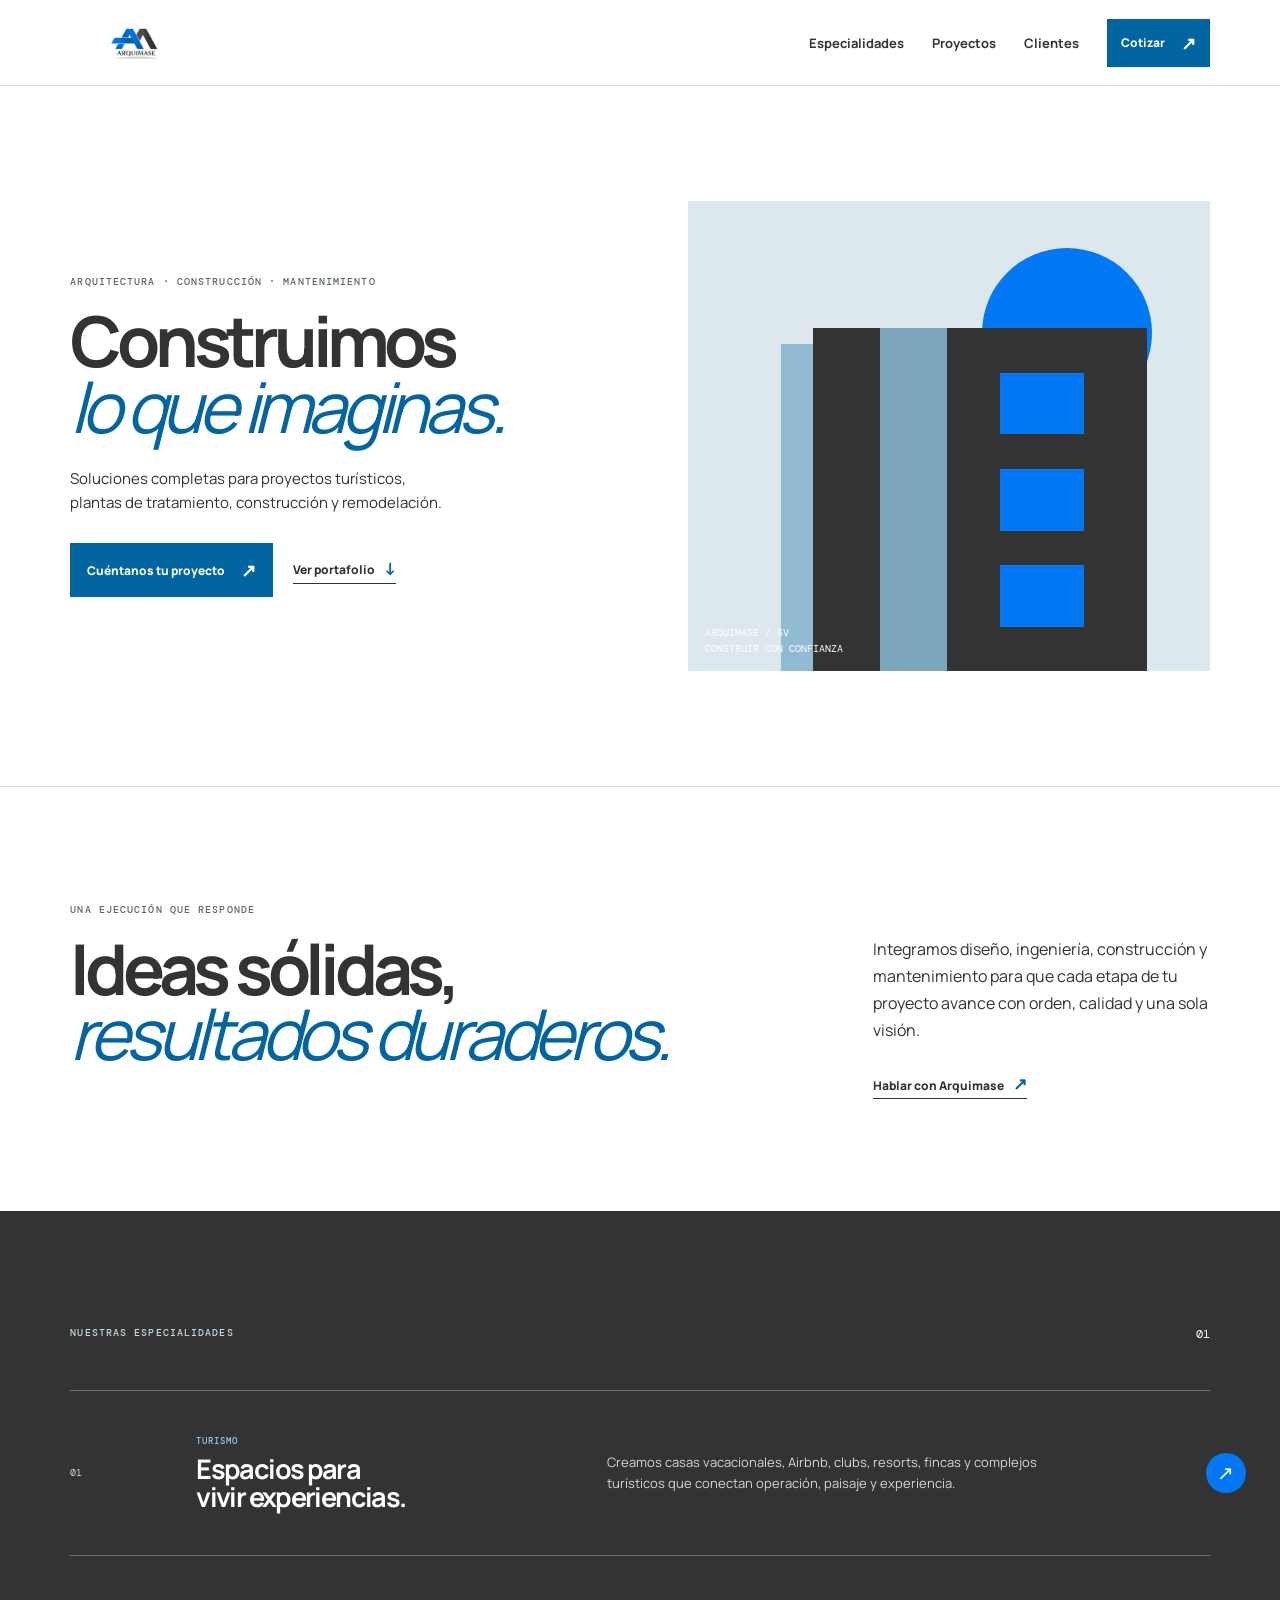
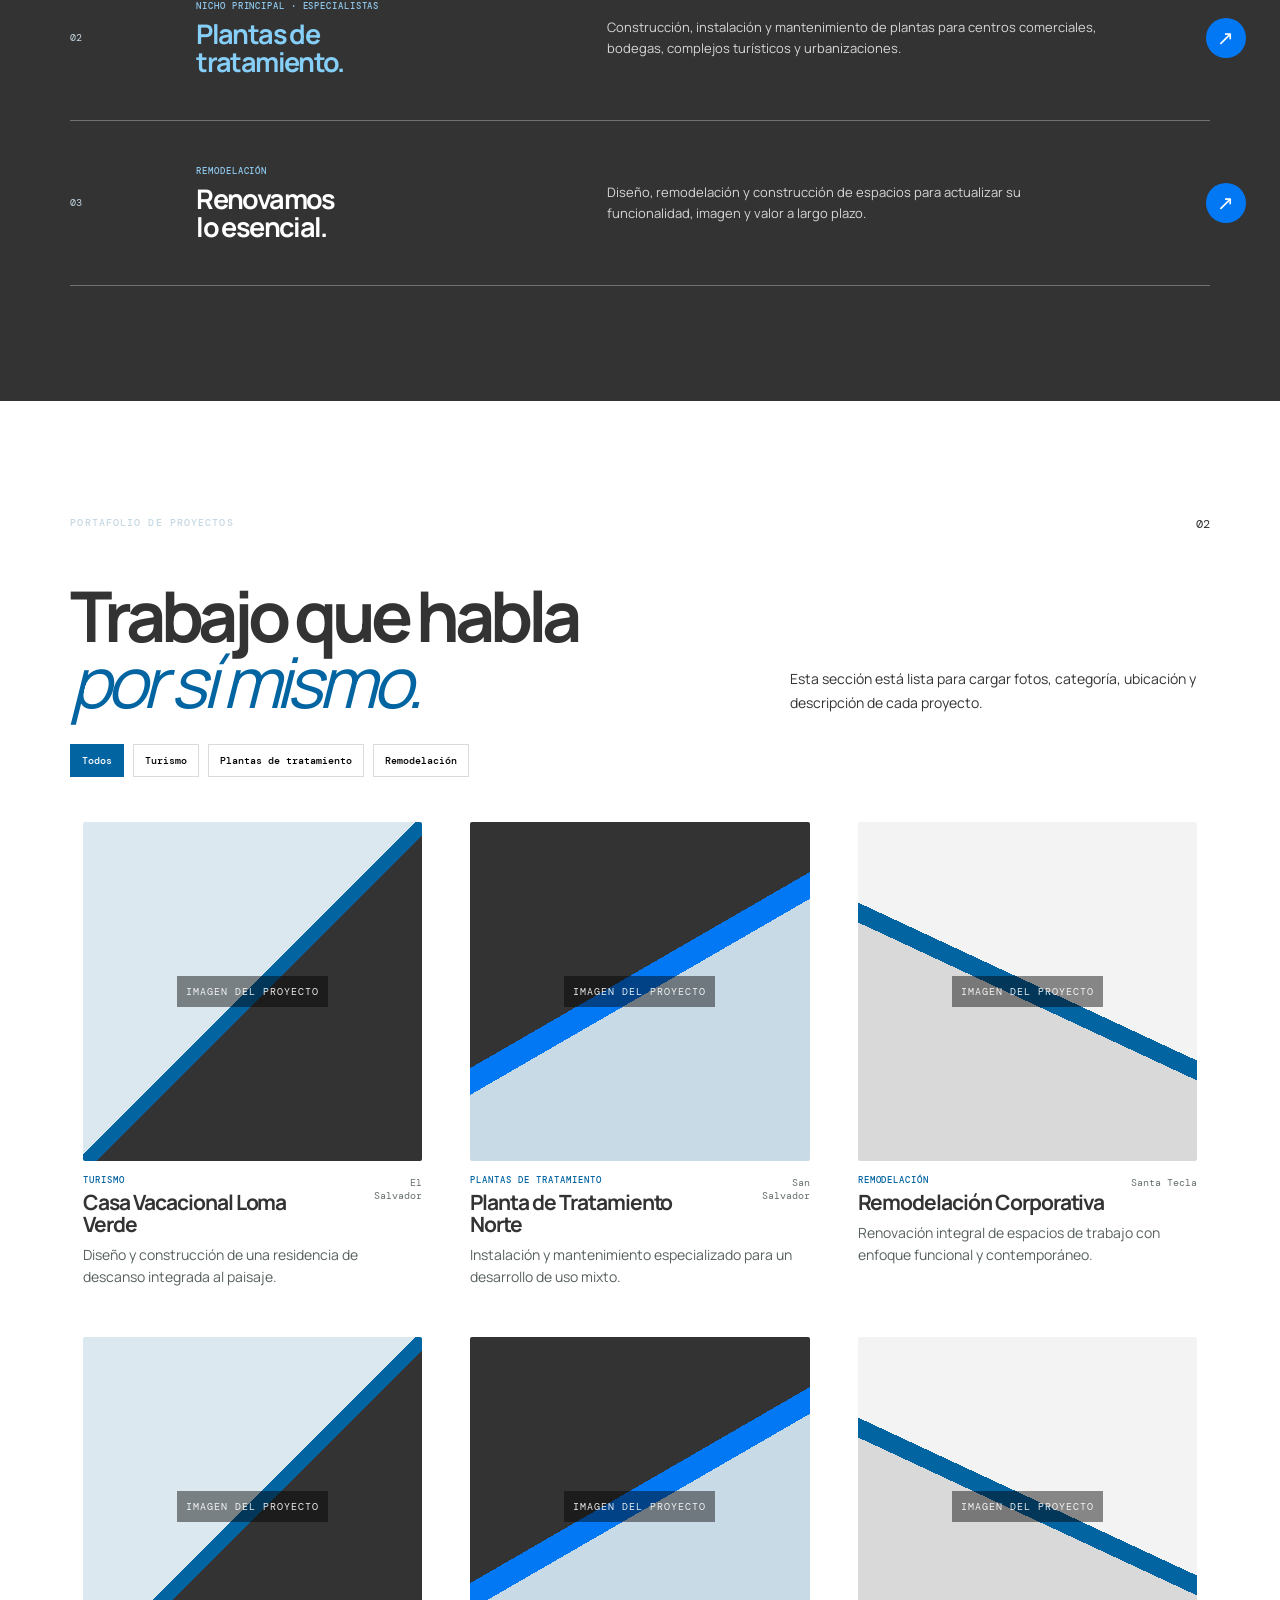
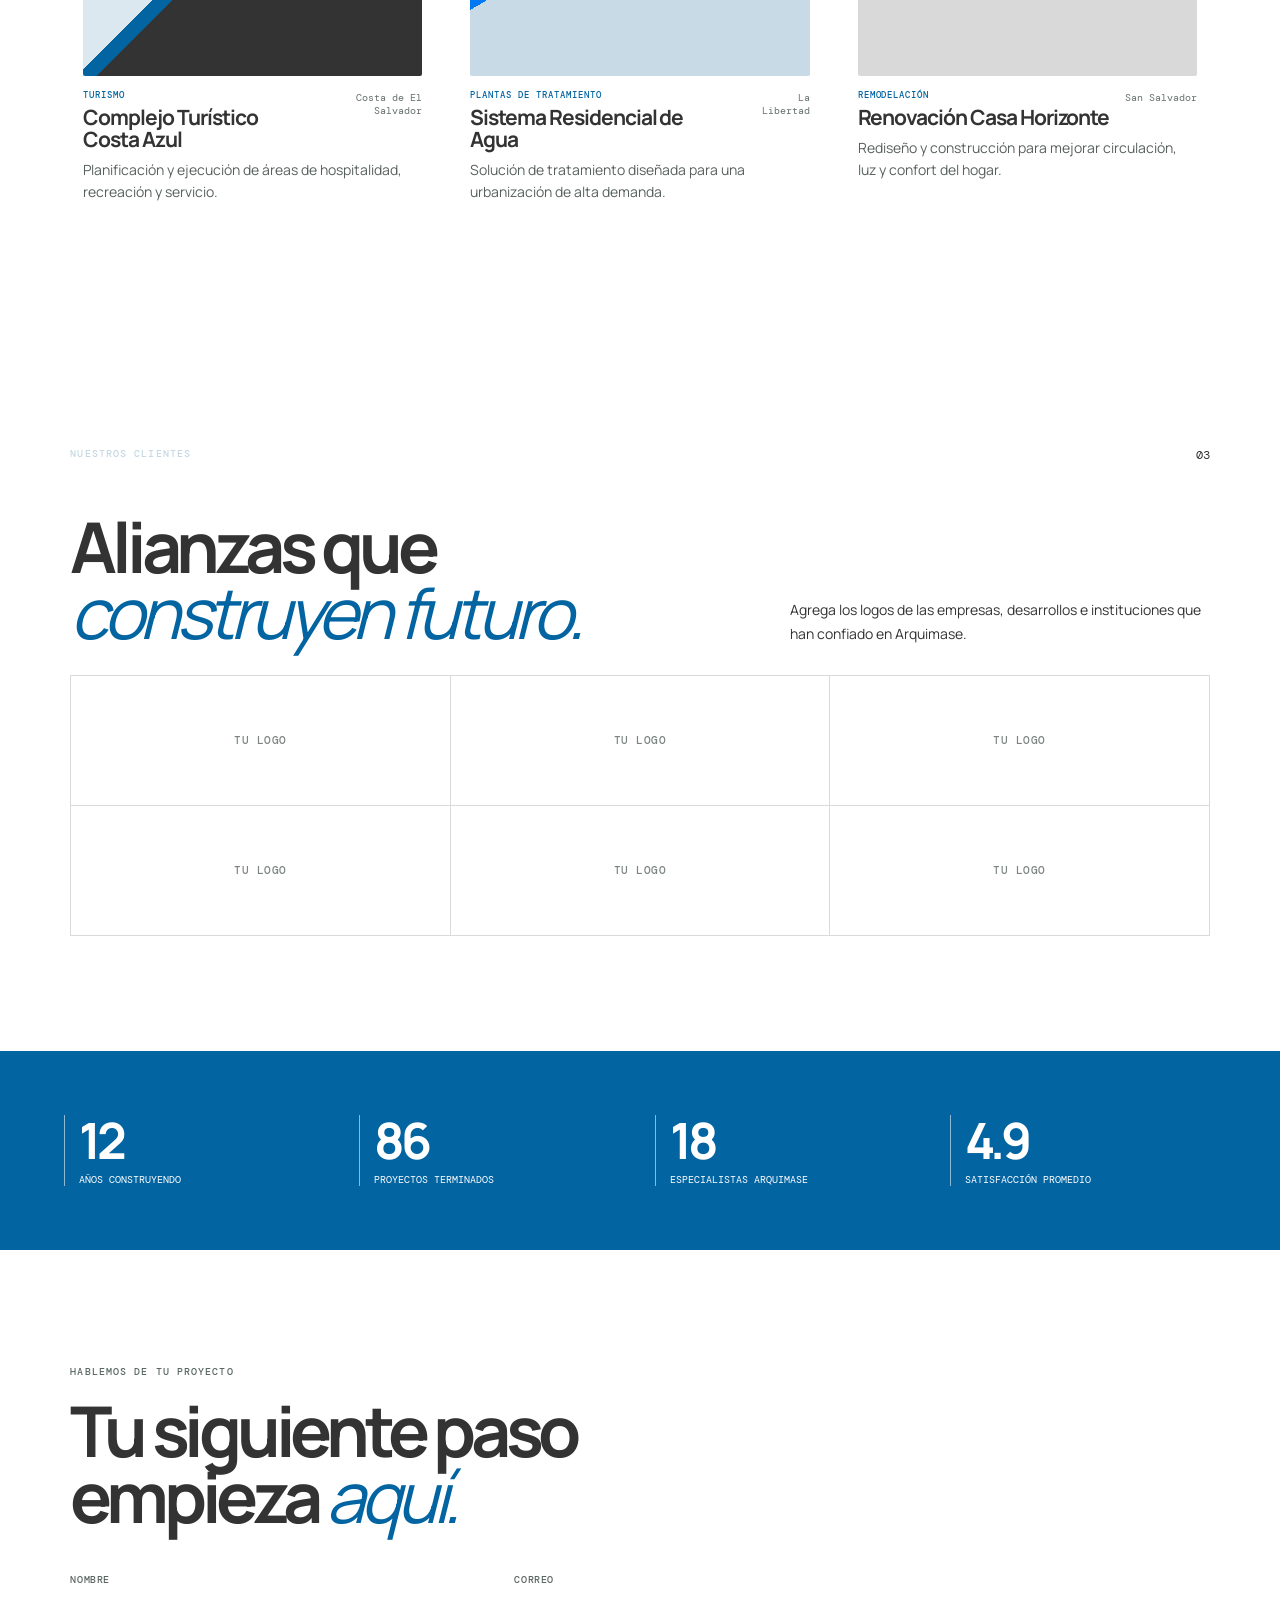
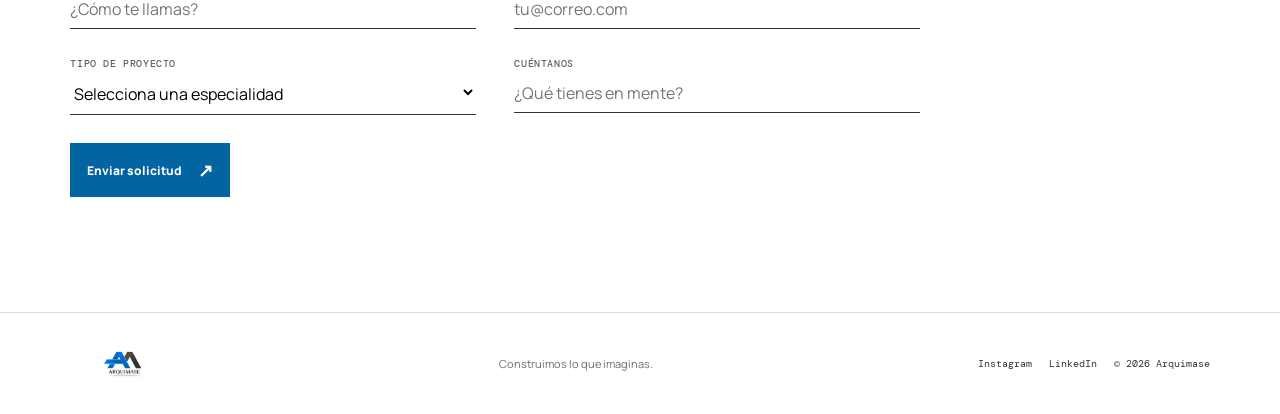
==== index.html @ a7347bd7 "Primer commit Arquimase" ====
<!doctype html>
<html lang="es">
  <head>
    <meta charset="UTF-8" />
    <meta name="viewport" content="width=device-width, initial-scale=1.0" />
    <meta name="theme-color" content="#0364A2" />
    <meta name="description" content="Arquitectura, construcción, plantas de tratamiento y remodelación con Arquimase." />
    <title>Arquimase | Construimos lo que imaginas</title>
    <link rel="preconnect" href="https://fonts.googleapis.com" />
    <link rel="preconnect" href="https://fonts.gstatic.com" crossorigin />
    <link href="https://fonts.googleapis.com/css2?family=DM+Mono:wght@400;500&family=Manrope:wght@400;500;600;700;800&display=swap" rel="stylesheet" />
    <link rel="stylesheet" href="styles.css" />
    <link rel="stylesheet" href="portfolio.css" />
  </head>
  <body>
    <header class="site-header" id="inicio">
      <a class="brand" href="#inicio" aria-label="Arquimase, inicio"><img src="assets/arquimase-logo.png" alt="Arquimase" /></a>
      <button class="menu-toggle" aria-label="Abrir menú" aria-expanded="false"><i></i><i></i></button>
      <nav class="nav" aria-label="Navegación principal">
        <a href="#especialidades">Especialidades</a><a href="#proyectos">Proyectos</a><a href="#clientes">Clientes</a>
        <a class="button button-small" href="#contacto">Cotizar <span>↗</span></a>
      </nav>
    </header>

    <main>
      <section class="hero section">
        <div class="hero-copy reveal">
          <p class="eyebrow">Arquitectura · Construcción · Mantenimiento</p>
          <h1>Construimos<br /><em>lo que imaginas.</em></h1>
          <p class="hero-text">Soluciones completas para proyectos turísticos, plantas de tratamiento, construcción y remodelación.</p>
          <div class="hero-actions"><a class="button" href="#contacto">Cuéntanos tu proyecto <span>↗</span></a><a class="text-link" href="#proyectos">Ver portafolio <span>↓</span></a></div>
        </div>
        <div class="hero-art reveal delay-1" data-site-image="hero" aria-label="Detalle arquitectónico contemporáneo"><div class="sun"></div><div class="building"><div class="window w1"></div><div class="window w2"></div><div class="window w3"></div></div><div class="hero-caption">ARQUIMASE / SV<br />CONSTRUIR CON CONFIANZA</div></div>
      </section>

      <section class="intro section" id="nosotros">
        <p class="eyebrow">Una ejecución que responde</p>
        <div class="intro-grid"><h2 class="reveal">Ideas sólidas,<br /><em>resultados duraderos.</em></h2><div class="reveal delay-1"><p>Integramos diseño, ingeniería, construcción y mantenimiento para que cada etapa de tu proyecto avance con orden, calidad y una sola visión.</p><a class="text-link" href="#contacto">Hablar con Arquimase <span>↗</span></a></div></div>
      </section>

      <section class="services section" id="especialidades">
        <div class="section-heading"><p class="eyebrow">Nuestras especialidades</p><span>01</span></div>
        <div class="service-list">
          <article class="service reveal"><span>01</span><div><p class="service-label">Turismo</p><h3>Espacios para<br />vivir experiencias.</h3></div><p>Creamos casas vacacionales, Airbnb, clubs, resorts, fincas y complejos turísticos que conectan operación, paisaje y experiencia.</p><button class="service-open" data-service="Proyecto turístico" aria-label="Cotizar proyecto turístico">↗</button></article>
          <article class="service featured reveal"><span>02</span><div><p class="service-label">Nicho principal · Especialistas</p><h3>Plantas de<br />tratamiento.</h3></div><p>Construcción, instalación y mantenimiento de plantas para centros comerciales, bodegas, complejos turísticos y urbanizaciones.</p><button class="service-open" data-service="Planta de tratamiento" aria-label="Cotizar planta de tratamiento">↗</button></article>
          <article class="service reveal"><span>03</span><div><p class="service-label">Remodelación</p><h3>Renovamos<br />lo esencial.</h3></div><p>Diseño, remodelación y construcción de espacios para actualizar su funcionalidad, imagen y valor a largo plazo.</p><button class="service-open" data-service="Remodelación y construcción" aria-label="Cotizar remodelación">↗</button></article>
        </div>
      </section>

      <section class="projects section" id="proyectos">
        <div class="section-heading"><p class="eyebrow">Portafolio de proyectos</p><span>02</span></div>
        <div class="portfolio-intro"><h2>Trabajo que habla<br /><em>por sí mismo.</em></h2><p>Esta sección está lista para cargar fotos, categoría, ubicación y descripción de cada proyecto.</p></div>
        <div class="project-filters" role="group" aria-label="Filtrar proyectos"><button class="active" data-filter="all">Todos</button><button data-filter="turismo">Turismo</button><button data-filter="tratamiento">Plantas de tratamiento</button><button data-filter="remodelacion">Remodelación</button></div>
        <div id="project-grid" class="project-grid" aria-live="polite"></div>
      </section>

      <section class="clients section" id="clientes">
        <div class="section-heading"><p class="eyebrow">Nuestros clientes</p><span>03</span></div>
        <div class="clients-copy"><h2>Alianzas que<br /><em>construyen futuro.</em></h2><p>Agrega los logos de las empresas, desarrollos e instituciones que han confiado en Arquimase.</p></div>
        <div class="client-grid" aria-label="Espacios para logos de clientes">
          <div class="client-logo">TU LOGO</div><div class="client-logo">TU LOGO</div><div class="client-logo">TU LOGO</div><div class="client-logo">TU LOGO</div><div class="client-logo">TU LOGO</div><div class="client-logo">TU LOGO</div>
        </div>
      </section>

      <section class="stats"><div><strong>12</strong><span>Años construyendo</span></div><div><strong>86</strong><span>Proyectos terminados</span></div><div><strong>18</strong><span>Especialistas Arquimase</span></div><div><strong>4.9</strong><span>Satisfacción promedio</span></div></section>

      <section class="contact section" id="contacto">
        <p class="eyebrow">Hablemos de tu proyecto</p><h2>Tu siguiente paso<br />empieza <em>aquí.</em></h2>
        <form id="contact-form" class="contact-form"><label>Nombre<input required name="name" placeholder="¿Cómo te llamas?" /></label><label>Correo<input required type="email" name="email" placeholder="tu@correo.com" /></label><label>Tipo de proyecto<select name="service"><option value="">Selecciona una especialidad</option><option>Proyecto turístico</option><option>Planta de tratamiento</option><option>Remodelación y construcción</option></select></label><label>Cuéntanos<input name="message" placeholder="¿Qué tienes en mente?" /></label><button class="button" type="submit">Enviar solicitud <span>↗</span></button><p class="form-message" role="status"></p></form>
      </section>
    </main>
    <footer><a class="brand" href="#inicio"><img src="assets/arquimase-logo.png" alt="Arquimase" /></a><p>Construimos lo que imaginas.</p><div><a href="#inicio">Instagram</a><a href="#inicio">LinkedIn</a><span>© 2026 Arquimase</span></div></footer>
    <script src="script.js"></script>
  </body>
</html>
---- styles.css ----
:root{--ink:#333;--paper:#fff;--blue:#0364a2;--blue-bright:#0278f4;--gray:#dedede;--line:rgba(51,51,51,.18)}*{box-sizing:border-box}html{scroll-behavior:smooth}body{margin:0;background:var(--paper);color:var(--ink);font-family:Manrope,Arial,sans-serif}a{color:inherit;text-decoration:none}.section{padding:64px 24px}.site-header{height:70px;padding:0 24px;display:flex;align-items:center;justify-content:space-between;border-bottom:1px solid var(--line);position:relative;z-index:3;background:#fff}.brand{display:inline-flex;align-items:center}.brand img{display:block;width:106px;height:49px;object-fit:contain}.menu-toggle{display:grid;gap:6px;border:0;background:transparent;padding:8px}.menu-toggle i{display:block;width:24px;height:1px;background:var(--ink)}.nav{display:none;position:absolute;top:69px;left:0;right:0;padding:24px;background:var(--paper);border-bottom:1px solid var(--line);flex-direction:column;align-items:flex-start;gap:21px;font-size:13px;font-weight:700}.nav.open{display:flex}.button{display:inline-flex;gap:16px;align-items:center;background:var(--blue);color:#fff;padding:15px 17px;border:0;font:800 12px Manrope,sans-serif;cursor:pointer}.button span{font-size:18px}.button-small{padding:12px 14px}.eyebrow,.project-type{margin:0 0 20px;color:#596863;font:500 10px "DM Mono",monospace;letter-spacing:.11em;text-transform:uppercase}.hero{padding-top:52px}.hero h1,.intro h2,.portfolio-intro h2,.clients-copy h2,.contact h2{margin:0;font-size:clamp(45px,13vw,70px);letter-spacing:-.075em;line-height:.94}.hero h1 em,.intro h2 em,.portfolio-intro h2 em,.clients-copy h2 em,.contact h2 em{font-weight:400;color:var(--blue)}.hero-text{max-width:390px;margin:27px 0;font-size:15px;line-height:1.65}.hero-actions{display:flex;flex-wrap:wrap;align-items:center;gap:20px}.text-link{font-size:12px;font-weight:800;border-bottom:1px solid var(--ink);padding-bottom:4px}.text-link span{color:var(--blue);font-size:17px;margin-left:7px}.hero-art{height:342px;margin-top:50px;position:relative;overflow:hidden;background:#dce8ee}.sun{position:absolute;top:10%;right:11%;width:130px;height:130px;border-radius:50%;background:var(--blue-bright)}.building{position:absolute;right:12%;bottom:0;width:64%;height:73%;background:#333;box-shadow:-32px 16px 0 rgba(3,100,162,.35)}.building:before{content:"";position:absolute;top:0;left:20%;height:100%;width:20%;background:#7ba4bd}.window{position:absolute;left:56%;width:25%;height:18%;background:var(--blue-bright)}.w1{top:13%}.w2{top:41%}.w3{top:69%}.hero-caption{position:absolute;left:17px;bottom:15px;color:#fff;font:10px/1.55 "DM Mono",monospace}.intro{border-top:1px solid var(--line)}.intro-grid{display:grid;gap:28px}.intro-grid p{margin:0 0 28px;font-size:15px;line-height:1.7}.services{background:var(--ink);color:#fff}.section-heading{display:flex;align-items:start;justify-content:space-between}.section-heading .eyebrow{color:#c5d8e3}.section-heading span{font:12px "DM Mono",monospace}.service-list{margin-top:31px;border-top:1px solid rgba(255,255,255,.3)}.service{display:grid;grid-template-columns:28px 1fr 40px;gap:12px;padding:24px 0;border-bottom:1px solid rgba(255,255,255,.3)}.service>span{font:10px "DM Mono",monospace;color:#c5d8e3}.service-label{margin:0 0 8px;color:#8fc8ed;font:500 9px "DM Mono",monospace;letter-spacing:.1em;text-transform:uppercase}.service h3{margin:0;font-size:27px;line-height:1.02;letter-spacing:-.06em}.service>p{grid-column:2/4;margin:3px 0 0;color:#d6d6d6;font-size:13px;line-height:1.6}.service-open{grid-column:3;grid-row:1;align-self:center;width:40px;height:40px;border:0;border-radius:50%;background:var(--blue-bright);color:#fff;font-size:20px;cursor:pointer}.service.featured h3{color:#86cff8}.portfolio-intro,.clients-copy{margin:34px 0 29px}.portfolio-intro p,.clients-copy p{margin:22px 0 0;max-width:420px;font-size:14px;line-height:1.7}.project-filters{display:flex;overflow-x:auto;gap:9px;margin:0 -24px 26px;padding:0 24px 8px}.project-filters button{flex:none;background:transparent;border:1px solid var(--line);padding:9px 11px;font:500 10px "DM Mono",monospace;cursor:pointer}.project-filters button.active{color:#fff;background:var(--blue);border-color:var(--blue)}.project-grid{display:grid;gap:30px}.project-image{aspect-ratio:1.25;display:grid;place-items:center;background-size:cover;background-position:center;color:rgba(255,255,255,.9)}.project-image span{font:10px "DM Mono",monospace;text-transform:uppercase;letter-spacing:.1em;background:rgba(0,0,0,.45);padding:9px}.placeholder.p1{background:linear-gradient(135deg,#dbe8ef 0 49%,#0364a2 49% 52%,#333 52%)}.placeholder.p2{background:linear-gradient(150deg,#333 0 46%,#0278f4 46% 51%,#c7dae5 51%)}.placeholder.p3{background:linear-gradient(25deg,#d9d9d9 0 48%,#0364a2 48% 52%,#f3f3f3 52%)}.project-meta{display:flex;justify-content:space-between;gap:15px;padding-top:13px}.project-type{margin-bottom:5px;color:var(--blue);font-size:9px}.project-meta h3{margin:0;font-size:18px;letter-spacing:-.05em}.project-location{margin:2px 0 0;text-align:right;color:#66716b;font:10px "DM Mono",monospace}.project-description{margin:9px 0 0;max-width:520px;font-size:13px;line-height:1.6;color:#57615c}.clients{background:#f4f6f7}.client-grid{display:grid;grid-template-columns:repeat(2,1fr);border-top:1px solid var(--line);border-left:1px solid var(--line)}.client-logo{min-height:92px;display:grid;place-items:center;border-right:1px solid var(--line);border-bottom:1px solid var(--line);color:#7b8580;font:500 11px "DM Mono",monospace;letter-spacing:.05em}.stats{display:grid;grid-template-columns:1fr 1fr;gap:29px;padding:50px 24px;background:var(--blue);color:#fff}.stats div{padding-left:14px;border-left:1px solid rgba(255,255,255,.55)}.stats strong{display:block;font-size:39px;line-height:1;letter-spacing:-.08em}.stats span{display:block;margin-top:8px;font:10px/1.35 "DM Mono",monospace;text-transform:uppercase}.contact h2{margin-bottom:43px}.contact-form{display:grid;gap:24px}.contact-form label{color:#5b6661;font:500 10px "DM Mono",monospace;letter-spacing:.06em;text-transform:uppercase}.contact-form input,.contact-form select{display:block;width:100%;padding:12px 0 8px;border:0;border-bottom:1px solid var(--ink);border-radius:0;background:transparent;outline:0;font:16px Manrope,sans-serif}.contact-form .button{width:max-content}.form-message{margin:0;font-size:13px;font-weight:700}footer{display:flex;flex-direction:column;gap:21px;padding:28px 24px;border-top:1px solid var(--line);font-size:11px}footer .brand img{width:104px;height:47px}footer p{margin:0;color:#66716b}footer div{display:flex;flex-wrap:wrap;gap:17px;font:10px "DM Mono",monospace}.reveal{opacity:0;transform:translateY(18px);transition:.6s ease}.reveal.in-view{opacity:1;transform:none}.delay-1{transition-delay:.12s}
@media(min-width:760px){.section{padding:9vw 5.5vw}.site-header{height:86px;padding:0 5.5vw}.brand img{width:128px;height:58px}.menu-toggle{display:none}.nav{display:flex;position:static;flex-direction:row;align-items:center;padding:0;border:0;gap:28px}.hero{display:grid;grid-template-columns:1.03fr .97fr;align-items:center;gap:5vw;min-height:620px}.hero-art{height:470px;margin:0}.sun{width:170px;height:170px}.intro-grid{grid-template-columns:1.35fr .65fr;gap:8vw}.intro-grid p{font-size:16px}.service{grid-template-columns:10% 35% 43% 12%;align-items:center;min-height:165px;padding:0}.service>p{grid-column:3;margin:0}.service-open{grid-column:4;justify-self:end}.portfolio-intro,.clients-copy{display:flex;justify-content:space-between;align-items:end;gap:10vw}.portfolio-intro p,.clients-copy p{margin:0}.project-filters{margin:0 0 32px;padding:0;overflow:visible}.project-grid{grid-template-columns:repeat(3,1fr);gap:22px}.project-image{aspect-ratio:1}.client-grid{grid-template-columns:repeat(3,1fr)}.client-logo{min-height:130px}.stats{grid-template-columns:repeat(4,1fr);padding:5vw}.stats strong{font-size:50px}.contact-form{grid-template-columns:1fr 1fr;gap:28px 38px;max-width:850px}footer{padding:27px 5.5vw;flex-direction:row;align-items:center;justify-content:space-between}}
.hero-art{background-size:cover;background-position:center}.client-logo img{width:74%;height:62px;object-fit:contain}
---- portfolio.css ----
.clients{background:#fff!important}.client-grid{background:#fff}.client-logo{background:#fff!important;transition:background .3s ease,transform .3s ease}.client-logo:hover{background:#f7fafc!important;transform:translateY(-3px)}.client-logo img{mix-blend-mode:multiply}.project-grid{align-items:start}.project{padding:12px;border:1px solid transparent;border-radius:3px;opacity:0;transform:translateY(18px);animation:portfolio-in .65s cubic-bezier(.2,.75,.25,1) forwards;animation-delay:var(--card-delay)}.project:hover{border-color:#d9e2e8;box-shadow:0 18px 38px rgba(17,58,82,.1);transform:translateY(-7px);transition:transform .35s ease,box-shadow .35s ease,border-color .35s ease}.project-image{overflow:hidden;border-radius:2px;transition:filter .35s ease}.project:hover .project-image{filter:saturate(1.1) contrast(1.03)}.project-image.has-image{background-color:#eaf0f3}.project-meta{align-items:start}.project-meta h3{font-size:21px;line-height:1.05}.project-description{max-width:100%;font-size:14px}.before-after{display:grid;grid-template-columns:1fr 1fr;gap:3px;margin-top:19px;border-radius:2px;overflow:hidden}.before-after div{position:relative;aspect-ratio:1.12;overflow:hidden;background:#e5ebee}.before-after span{position:absolute;z-index:1;top:10px;left:10px;padding:6px 8px;background:#0364a2;color:#fff;font:9px "DM Mono",monospace;text-transform:uppercase;letter-spacing:.08em}.before-after img{display:block;width:100%;height:100%;object-fit:cover;transition:transform .55s cubic-bezier(.2,.75,.25,1)}.project:hover .before-after img{transform:scale(1.06)}.transformation{margin:14px 0 0;padding:11px 0 11px 13px;border-left:2px solid #0364a2;background:linear-gradient(90deg,#f3f8fb,transparent);font-size:12px;line-height:1.6}.phase-gallery{display:grid;gap:11px;margin-top:17px}.phase-gallery article{padding:10px;background:#eef3f5}.phase-gallery img{width:100%;aspect-ratio:1.6;object-fit:cover}.phase-gallery h4{margin:8px 0 2px}.phase-gallery p{margin:0;font-size:12px;line-height:1.5}@keyframes portfolio-in{to{opacity:1;transform:translateY(0)}}@media(min-width:760px){.project-grid:has(.project:only-child){grid-template-columns:minmax(340px,570px)}.project-grid:has(.project:only-child) .project{padding:16px}.project-grid:has(.project:only-child) .project-image{aspect-ratio:1.45}.project-grid:has(.project:only-child) .before-after{max-width:440px}.project-grid:has(.project:only-child) .project-description{max-width:520px}}@media(prefers-reduced-motion:reduce){.project{animation:none;opacity:1;transform:none}.project:hover{transform:none}.project:hover .before-after img{transform:none}}
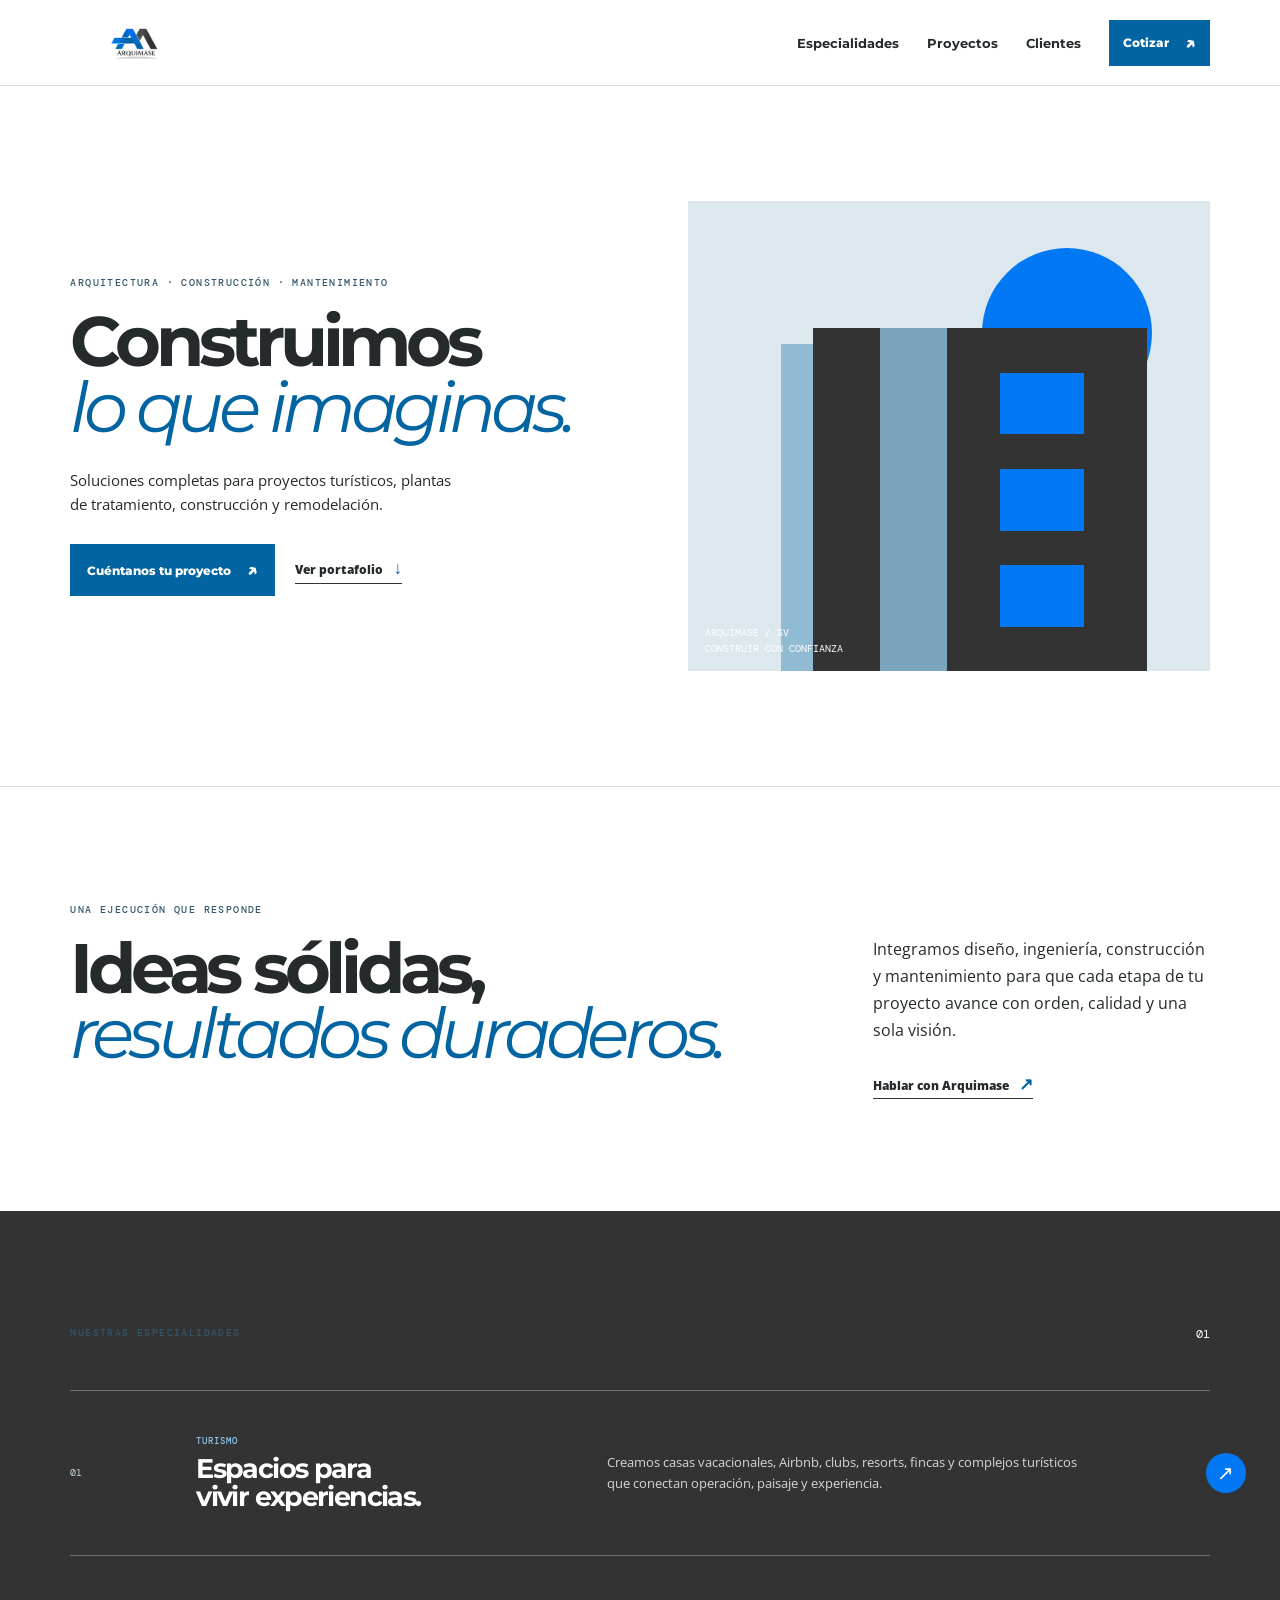
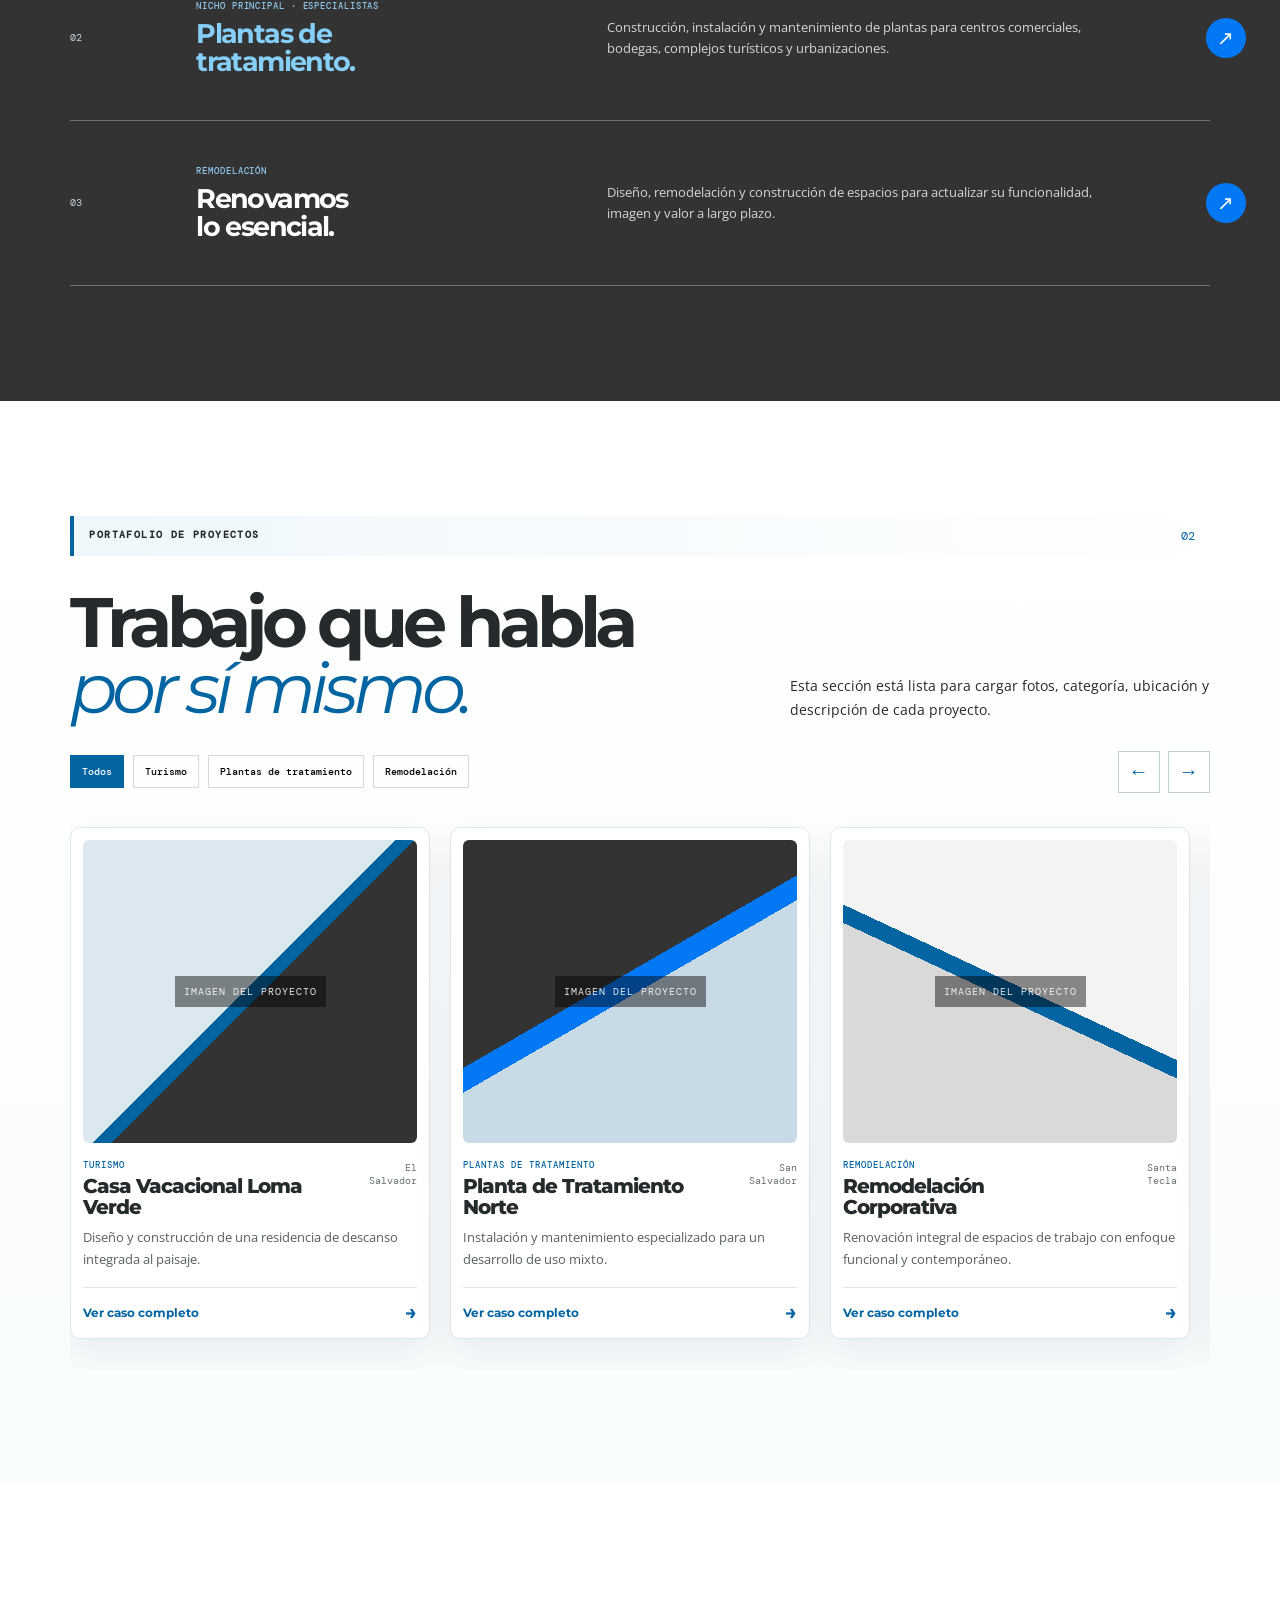
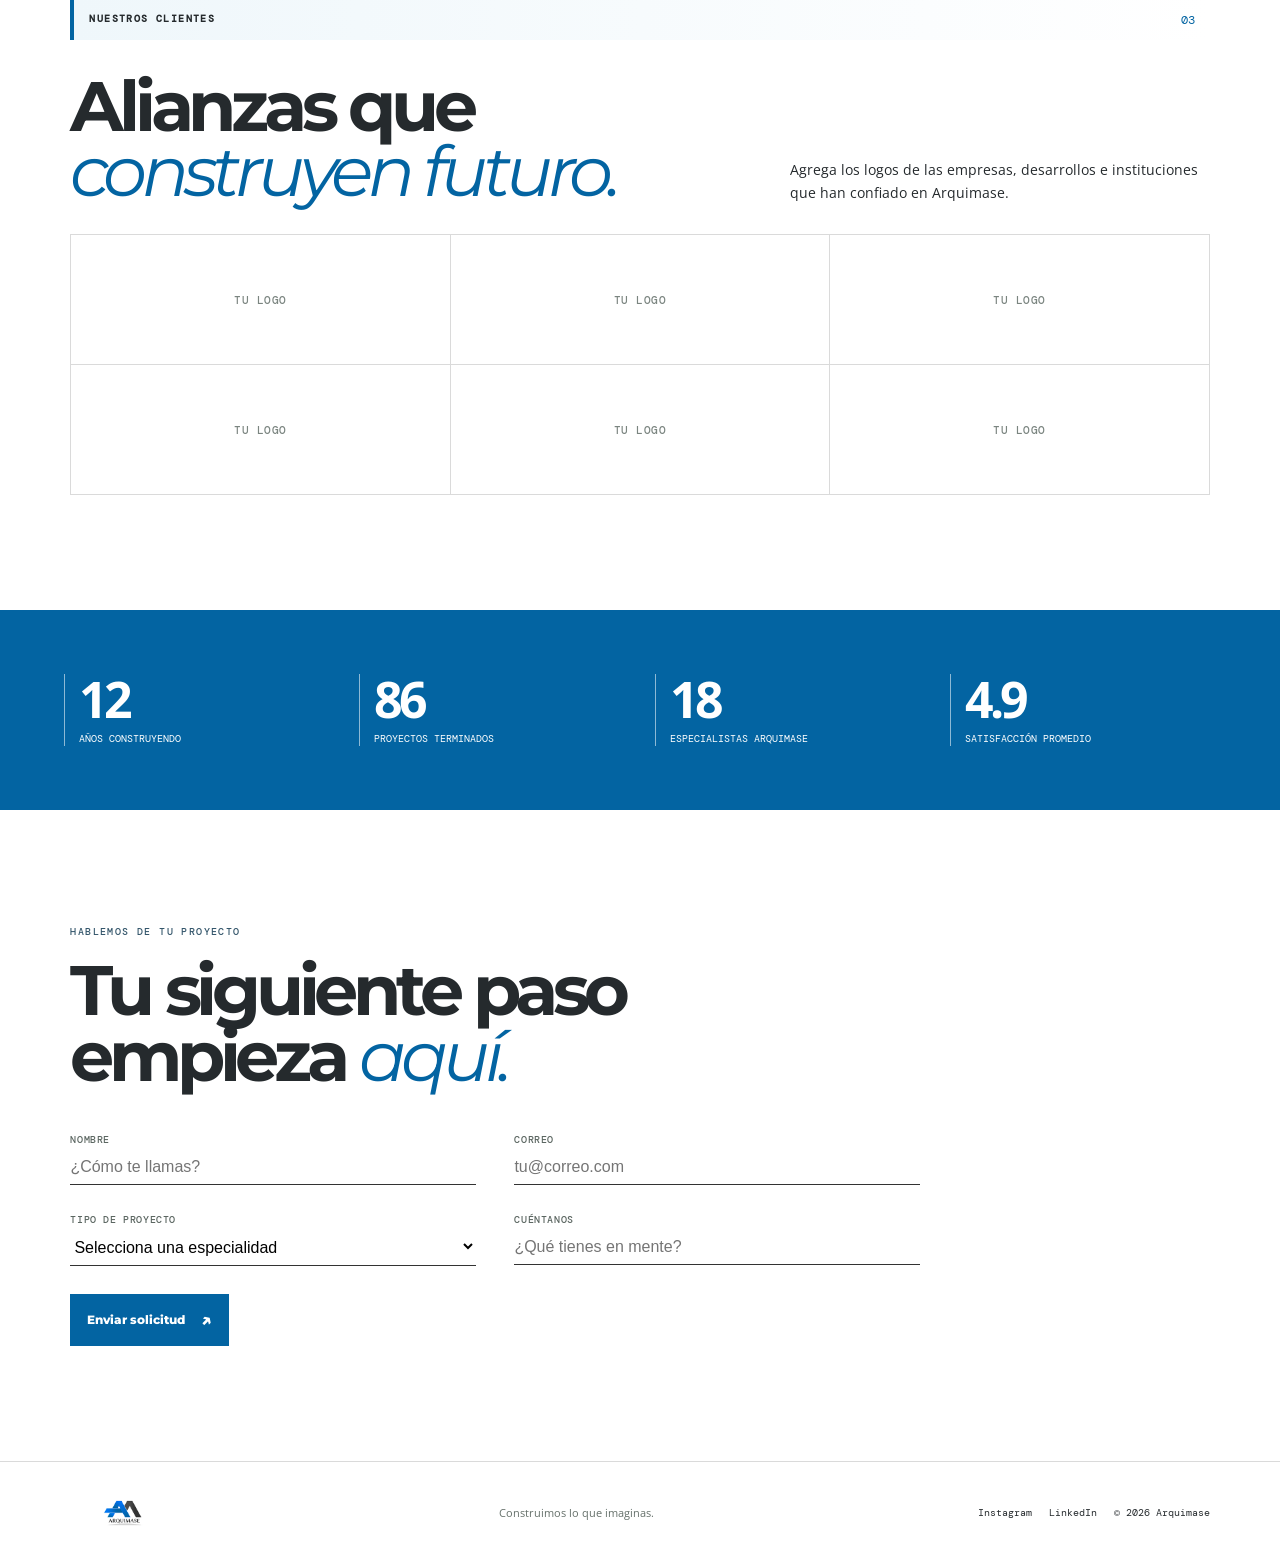
==== commit 8031e12a: "actualizaciones website actualiazaciones" ====
--- a/index.html
+++ b/index.html
@@ -8,9 +8,10 @@
     <title>Arquimase | Construimos lo que imaginas</title>
     <link rel="preconnect" href="https://fonts.googleapis.com" />
     <link rel="preconnect" href="https://fonts.gstatic.com" crossorigin />
-    <link href="https://fonts.googleapis.com/css2?family=DM+Mono:wght@400;500&family=Manrope:wght@400;500;600;700;800&display=swap" rel="stylesheet" />
+    <link href="https://fonts.googleapis.com/css2?family=Montserrat:wght@500;600;700;800&family=Open+Sans:wght@400;500;600&family=DM+Mono:wght@400;500&display=swap" rel="stylesheet" />
     <link rel="stylesheet" href="styles.css" />
     <link rel="stylesheet" href="portfolio.css" />
+    <link rel="stylesheet" href="modern.css" />
   </head>
   <body>
     <header class="site-header" id="inicio">
@@ -48,14 +49,14 @@
       </section>
 
       <section class="projects section" id="proyectos">
-        <div class="section-heading"><p class="eyebrow">Portafolio de proyectos</p><span>02</span></div>
+        <div class="section-heading section-heading-strong"><p class="eyebrow">Portafolio de proyectos</p><span>02</span></div>
         <div class="portfolio-intro"><h2>Trabajo que habla<br /><em>por sí mismo.</em></h2><p>Esta sección está lista para cargar fotos, categoría, ubicación y descripción de cada proyecto.</p></div>
-        <div class="project-filters" role="group" aria-label="Filtrar proyectos"><button class="active" data-filter="all">Todos</button><button data-filter="turismo">Turismo</button><button data-filter="tratamiento">Plantas de tratamiento</button><button data-filter="remodelacion">Remodelación</button></div>
+        <div class="project-toolbar"><div class="project-filters" role="group" aria-label="Filtrar proyectos"><button class="active" data-filter="all">Todos</button><button data-filter="turismo">Turismo</button><button data-filter="tratamiento">Plantas de tratamiento</button><button data-filter="remodelacion">Remodelación</button></div><div class="carousel-controls" aria-label="Navegar proyectos"><button id="projects-prev" aria-label="Proyecto anterior">←</button><button id="projects-next" aria-label="Proyecto siguiente">→</button></div></div>
         <div id="project-grid" class="project-grid" aria-live="polite"></div>
       </section>
 
       <section class="clients section" id="clientes">
-        <div class="section-heading"><p class="eyebrow">Nuestros clientes</p><span>03</span></div>
+        <div class="section-heading section-heading-strong"><p class="eyebrow">Nuestros clientes</p><span>03</span></div>
         <div class="clients-copy"><h2>Alianzas que<br /><em>construyen futuro.</em></h2><p>Agrega los logos de las empresas, desarrollos e instituciones que han confiado en Arquimase.</p></div>
         <div class="client-grid" aria-label="Espacios para logos de clientes">
           <div class="client-logo">TU LOGO</div><div class="client-logo">TU LOGO</div><div class="client-logo">TU LOGO</div><div class="client-logo">TU LOGO</div><div class="client-logo">TU LOGO</div><div class="client-logo">TU LOGO</div>
@@ -69,6 +70,7 @@
         <form id="contact-form" class="contact-form"><label>Nombre<input required name="name" placeholder="¿Cómo te llamas?" /></label><label>Correo<input required type="email" name="email" placeholder="tu@correo.com" /></label><label>Tipo de proyecto<select name="service"><option value="">Selecciona una especialidad</option><option>Proyecto turístico</option><option>Planta de tratamiento</option><option>Remodelación y construcción</option></select></label><label>Cuéntanos<input name="message" placeholder="¿Qué tienes en mente?" /></label><button class="button" type="submit">Enviar solicitud <span>↗</span></button><p class="form-message" role="status"></p></form>
       </section>
     </main>
+    <div class="project-modal" id="project-modal" aria-hidden="true"><div class="project-modal-backdrop" data-close-modal></div><article class="project-modal-content" role="dialog" aria-modal="true" aria-labelledby="modal-title"><button class="modal-close" data-close-modal aria-label="Cerrar">×</button><div id="modal-body"></div></article></div>
     <footer><a class="brand" href="#inicio"><img src="assets/arquimase-logo.png" alt="Arquimase" /></a><p>Construimos lo que imaginas.</p><div><a href="#inicio">Instagram</a><a href="#inicio">LinkedIn</a><span>© 2026 Arquimase</span></div></footer>
     <script src="script.js"></script>
   </body>
--- a/modern.css
+++ b/modern.css
@@ -0,0 +1 @@
+:root{--arquimase-blue:#0364a2;--structure-blue:#0278f4;--carbon:#252a2d;--mist:#edf3f6}body{font-family:"Open Sans",Arial,sans-serif;color:var(--carbon)}h1,h2,h3,h4,.button,.nav,.project-more{font-family:Montserrat,Arial,sans-serif}.eyebrow{color:#34566b!important;font-weight:500!important;letter-spacing:.14em}.section-heading-strong{padding:12px 15px;border-left:4px solid var(--arquimase-blue);background:linear-gradient(90deg,#eff7fb,transparent)}.section-heading-strong .eyebrow{margin:0!important;color:var(--carbon)!important;font-weight:700!important}.section-heading-strong span{color:var(--arquimase-blue)!important}.projects{background:linear-gradient(180deg,#fff 0,#f9fcfd 100%)}.project-toolbar{display:flex;align-items:center;justify-content:space-between;gap:20px;margin-bottom:26px}.project-toolbar .project-filters{margin:0}.carousel-controls{display:flex;gap:8px}.carousel-controls button{width:42px;height:42px;border:1px solid #bfd0da;background:#fff;color:var(--arquimase-blue);font-size:20px;cursor:pointer;transition:.2s}.carousel-controls button:hover{background:var(--arquimase-blue);color:#fff;transform:translateY(-2px)}.project-grid{display:flex!important;gap:20px!important;overflow-x:auto;padding:8px 4px 24px;scroll-snap-type:x mandatory;scrollbar-width:thin;scrollbar-color:var(--arquimase-blue) #dce7ec}.project{flex:0 0 min(86vw,385px);scroll-snap-align:start;background:#fff;border:1px solid #dce7ec!important;border-radius:10px!important;padding:12px!important;box-shadow:0 14px 35px rgba(16,56,78,.08);animation:none!important;opacity:1!important;transform:none!important}.project:hover{transform:translateY(-7px)!important;box-shadow:0 24px 46px rgba(16,56,78,.16)!important}.project-image{aspect-ratio:1.1!important;border-radius:6px;overflow:hidden}.project-meta{padding-top:16px}.project-meta h3{font-size:20px!important;font-weight:800}.project-description{display:-webkit-box;-webkit-box-orient:vertical;-webkit-line-clamp:3;overflow:hidden;font-size:13px!important;line-height:1.65}.project-more{display:flex;align-items:center;justify-content:space-between;width:100%;margin-top:17px;padding:12px 0 2px;border:0;border-top:1px solid #dce7ec;background:transparent;color:var(--arquimase-blue);font-size:12px;font-weight:700;cursor:pointer}.project-more span{font-size:20px;transition:transform .2s}.project-more:hover span{transform:translateX(5px)}.project-modal{display:none;position:fixed;inset:0;z-index:30;padding:18px;overflow:auto}.project-modal.open{display:grid;place-items:center}.project-modal-backdrop{position:fixed;inset:0;background:rgba(13,28,37,.72);backdrop-filter:blur(5px)}.project-modal-content{position:relative;z-index:1;width:min(940px,100%);max-height:92vh;overflow:auto;background:#fff;border-radius:12px;padding:24px;box-shadow:0 25px 80px rgba(0,0,0,.35);animation:modal-in .28s ease}.modal-close{position:absolute;top:12px;right:12px;width:38px;height:38px;border:0;border-radius:50%;background:var(--carbon);color:#fff;font-size:25px;cursor:pointer}.modal-hero{width:100%;max-height:440px;object-fit:cover;border-radius:7px}.modal-location{color:#59707d;font:12px "DM Mono",monospace}.modal-description{font-size:15px;line-height:1.75;max-width:720px}.modal-comparison{display:grid;grid-template-columns:1fr 1fr;gap:12px;margin-top:25px}.modal-comparison figure{margin:0;position:relative}.modal-comparison img{width:100%;aspect-ratio:1;object-fit:cover;border-radius:5px}.modal-comparison figcaption{position:absolute;left:9px;top:9px;background:var(--arquimase-blue);color:#fff;padding:6px 9px;font:10px "DM Mono",monospace;text-transform:uppercase}.modal-note{padding:13px;border-left:3px solid var(--structure-blue);background:#eff7fb;line-height:1.7}.modal-phases{display:grid;grid-template-columns:repeat(auto-fit,minmax(210px,1fr));gap:15px;margin-top:24px}.modal-phases article{padding:12px;background:var(--mist)}.modal-phases span{font:10px "DM Mono",monospace;color:var(--arquimase-blue);text-transform:uppercase}.modal-phases img{width:100%;aspect-ratio:1.3;object-fit:cover;margin:9px 0}.modal-phases h4,.modal-phases p{margin:4px 0}.modal-phases p{font-size:12px;line-height:1.6}body.modal-open{overflow:hidden}@keyframes modal-in{from{opacity:0;transform:translateY(18px) scale(.98)}to{opacity:1;transform:none}}@media(min-width:760px){.project{flex-basis:360px}.project-grid{padding-bottom:30px}.project-modal-content{padding:34px}.modal-description{font-size:16px}}@media(max-width:600px){.project-toolbar{align-items:flex-start;flex-direction:column}.carousel-controls{display:none}.project-toolbar .project-filters{margin:0 -24px;padding-left:24px;padding-right:24px;width:calc(100% + 48px)}.project-modal-content{padding:16px}.modal-comparison{gap:5px}}
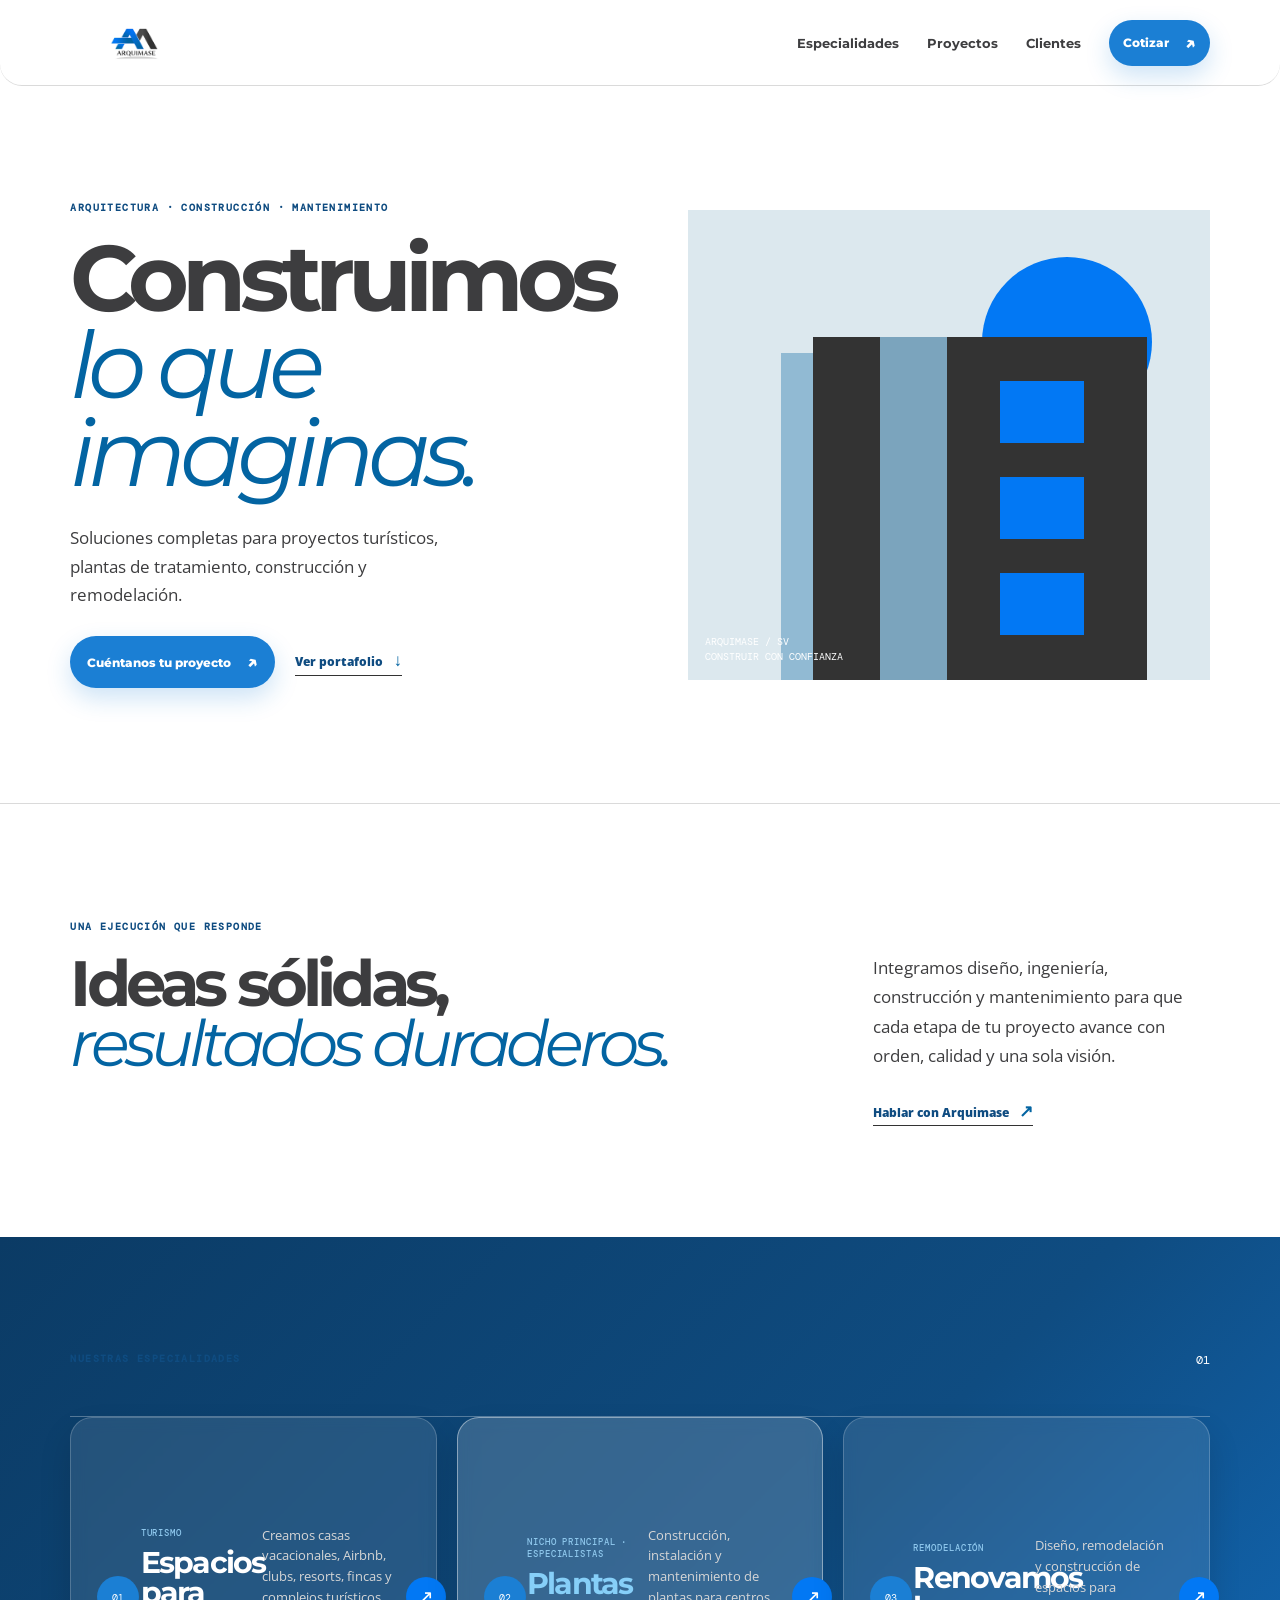
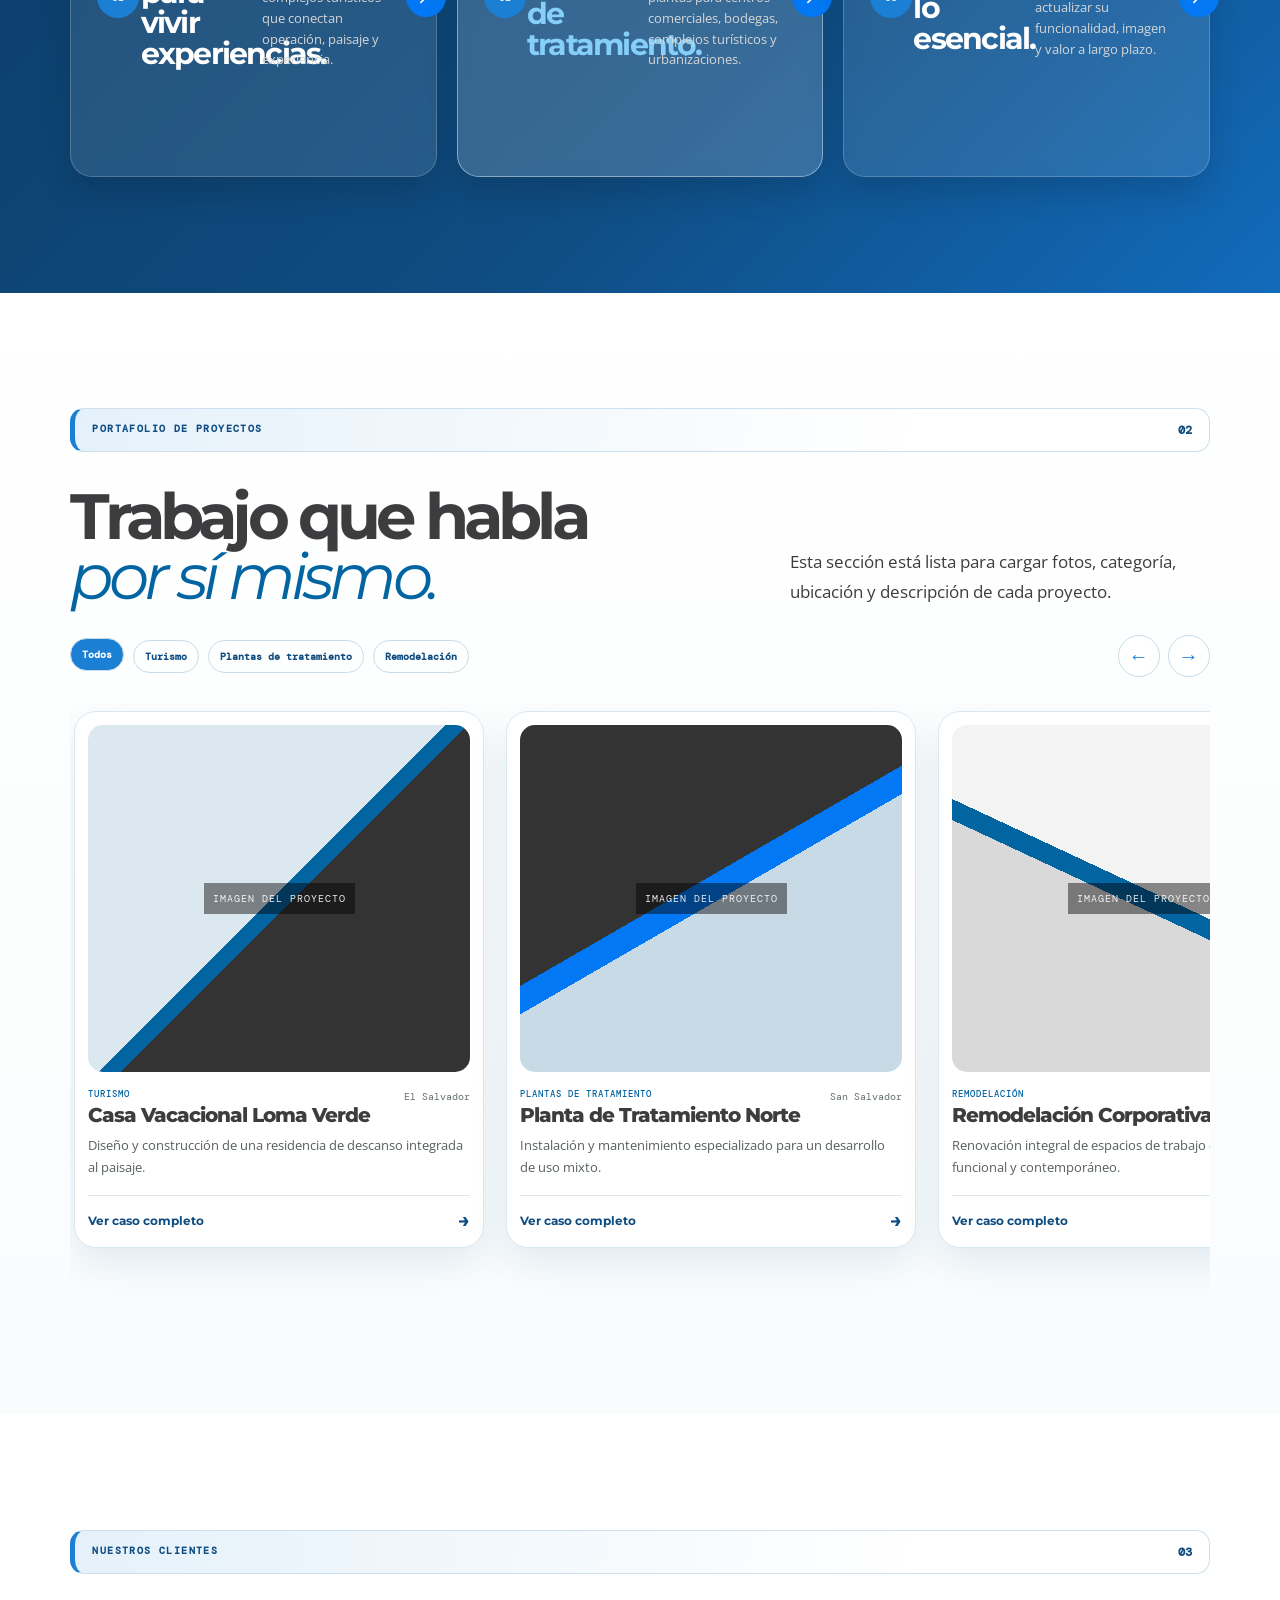
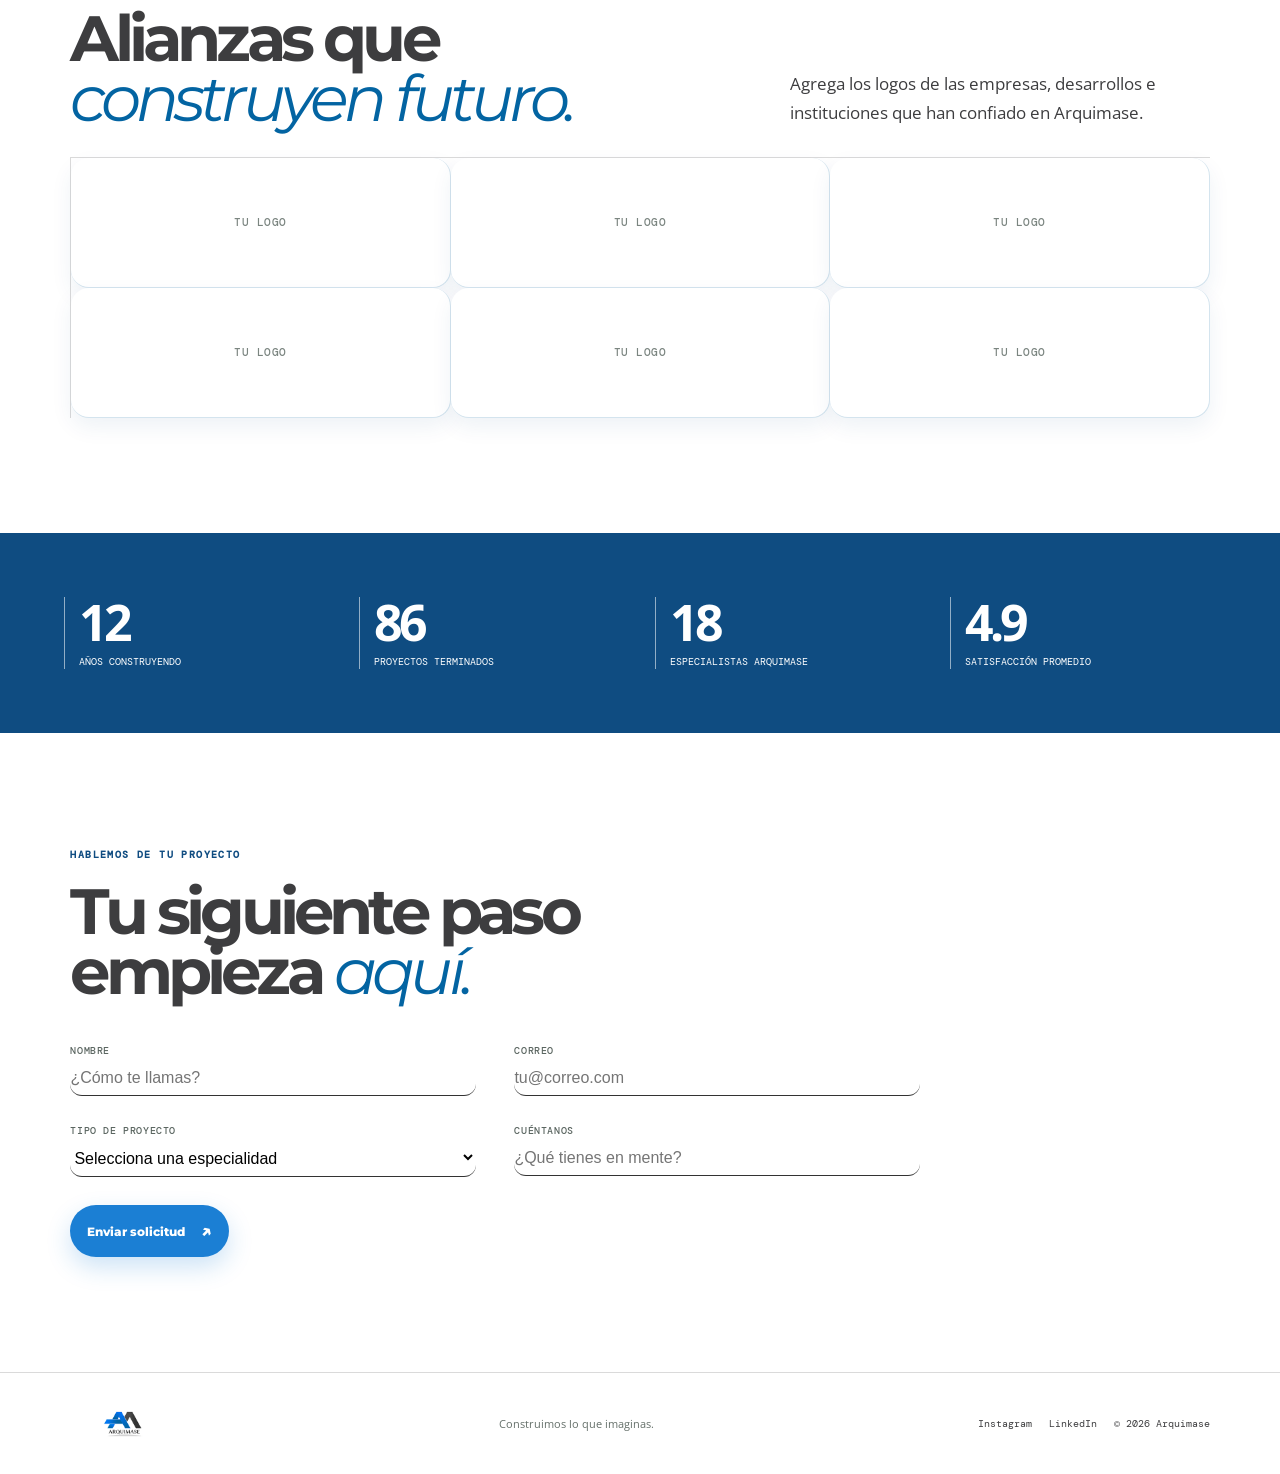
==== commit ad2d2e31: "actualizacion website premium actualizacion website" ====
--- a/index.html
+++ b/index.html
@@ -12,6 +12,7 @@
     <link rel="stylesheet" href="styles.css" />
     <link rel="stylesheet" href="portfolio.css" />
     <link rel="stylesheet" href="modern.css" />
+    <link rel="stylesheet" href="premium.css" />
   </head>
   <body>
     <header class="site-header" id="inicio">
--- a/premium.css
+++ b/premium.css
@@ -0,0 +1,94 @@
+/* Capa visual premium Arquimase: aplicada después de las bases del sitio. */
+:root {
+  --arquimase-blue: #1B7FD4;
+  --structure-blue: #0F4C81;
+  --carbon: #3D3D3F;
+  --mist: #F1F7FB;
+  --soft-blue: #E5F1FA;
+}
+
+body { color: var(--carbon); font-family: "Open Sans", Arial, sans-serif; }
+h1, h2, h3, h4, .button, .nav, .project-more { font-family: Montserrat, Arial, sans-serif; }
+
+.site-header { border-radius: 0 0 22px 22px; }
+.button, .button-small, .project-filters button, .carousel-controls button {
+  border-radius: 999px !important;
+}
+.button {
+  background: var(--arquimase-blue) !important;
+  box-shadow: 0 10px 24px rgba(27, 127, 212, .22);
+  transition: transform .25s ease, box-shadow .25s ease, background .25s ease !important;
+}
+.button:hover { background: var(--structure-blue) !important; box-shadow: 0 16px 30px rgba(15, 76, 129, .28); transform: translateY(-3px); }
+.text-link { color: var(--structure-blue); }
+
+.eyebrow { color: var(--structure-blue) !important; font-weight: 700 !important; }
+.section-heading-strong {
+  padding: 13px 17px;
+  border: 1px solid #cce0ef;
+  border-left: 5px solid var(--arquimase-blue);
+  border-radius: 14px;
+  background: linear-gradient(100deg, var(--soft-blue), #fff 74%);
+}
+.section-heading-strong .eyebrow { color: var(--structure-blue) !important; }
+.section-heading-strong span { color: var(--structure-blue) !important; font-weight: 800; }
+
+.services { background: linear-gradient(135deg, #0b3b65, var(--structure-blue) 58%, #126bbb); }
+.service-list { display: grid !important; grid-template-columns: 1fr; gap: 16px; }
+.service {
+  position: relative;
+  min-height: 278px;
+  padding: 26px !important;
+  border: 1px solid rgba(255,255,255,.2) !important;
+  border-radius: 22px !important;
+  background: rgba(255,255,255,.1) !important;
+  box-shadow: 0 16px 32px rgba(0,0,0,.14);
+  backdrop-filter: blur(7px);
+  transition: transform .3s ease, background .3s ease, box-shadow .3s ease !important;
+}
+.service.featured { background: rgba(255,255,255,.17) !important; border-color: rgba(255,255,255,.42) !important; }
+.service:hover { transform: translateY(-8px) !important; background: rgba(255,255,255,.18) !important; box-shadow: 0 25px 45px rgba(0,0,0,.22); }
+.service > span { display: grid; place-items: center; width: 42px; height: 42px; border-radius: 50%; background: var(--arquimase-blue); color: #fff; }
+.service .service-open { border-radius: 50% !important; transition: transform .25s ease, background .25s ease; }
+.service:hover .service-open { background: var(--arquimase-blue); transform: rotate(45deg); }
+
+.project-filters { gap: 9px !important; }
+.project-filters button { border-color: #c8dce9 !important; color: var(--structure-blue); font-weight: 700; transition: background .2s ease, color .2s ease, transform .2s ease; }
+.project-filters button:hover, .project-filters button.active { background: var(--arquimase-blue) !important; color: #fff !important; transform: translateY(-2px); }
+.carousel-controls button { border-color: #c8dce9 !important; }
+.carousel-controls button:hover { background: var(--structure-blue) !important; }
+.project-grid { gap: 22px !important; scroll-padding-left: 8px; }
+.project {
+  border: 1px solid #d9e8f1 !important;
+  border-radius: 22px !important;
+  padding: 13px !important;
+  box-shadow: 0 16px 38px rgba(15, 76, 129, .1);
+  transition: transform .32s ease, box-shadow .32s ease !important;
+}
+.project:hover { transform: translateY(-9px) !important; box-shadow: 0 25px 52px rgba(15, 76, 129, .18) !important; }
+.project-image { border-radius: 15px !important; }
+.project-meta h3 { color: var(--carbon); }
+.project-more { color: var(--structure-blue); }
+.project-more:hover { color: var(--arquimase-blue); }
+
+.client-logo { border-radius: 18px !important; border-color: #d4e4ee !important; background: #fff !important; box-shadow: 0 9px 22px rgba(15, 76, 129, .07); transition: transform .25s ease, box-shadow .25s ease; }
+.client-logo:hover { transform: translateY(-5px); box-shadow: 0 18px 32px rgba(15, 76, 129, .13); }
+.stats { background: var(--structure-blue) !important; }
+.contact-form input, .contact-form select { border-radius: 12px !important; }
+.project-modal-content { border-radius: 24px !important; }
+.modal-hero, .modal-comparison img { border-radius: 14px !important; }
+
+@media (min-width: 760px) {
+  .hero h1 { font-size: clamp(5.2rem, 7.25vw, 8.7rem) !important; }
+  .intro h2, .portfolio-intro h2, .clients-copy h2, .contact h2 { font-size: clamp(3.7rem, 5vw, 6.5rem) !important; }
+  .hero-text, .intro-grid > div > p, .portfolio-intro > p, .clients-copy > p, .contact-form { font-size: 1.09rem; }
+  .service h3 { font-size: clamp(1.85rem, 2.1vw, 2.7rem) !important; }
+  .service-list { grid-template-columns: repeat(3, minmax(0, 1fr)); gap: 20px; }
+  .service { min-height: 360px; }
+  .project { flex-basis: min(34vw, 410px); }
+}
+
+@media (max-width: 759px) {
+  .service { min-height: 0; }
+  .section-heading-strong { border-radius: 12px; }
+}
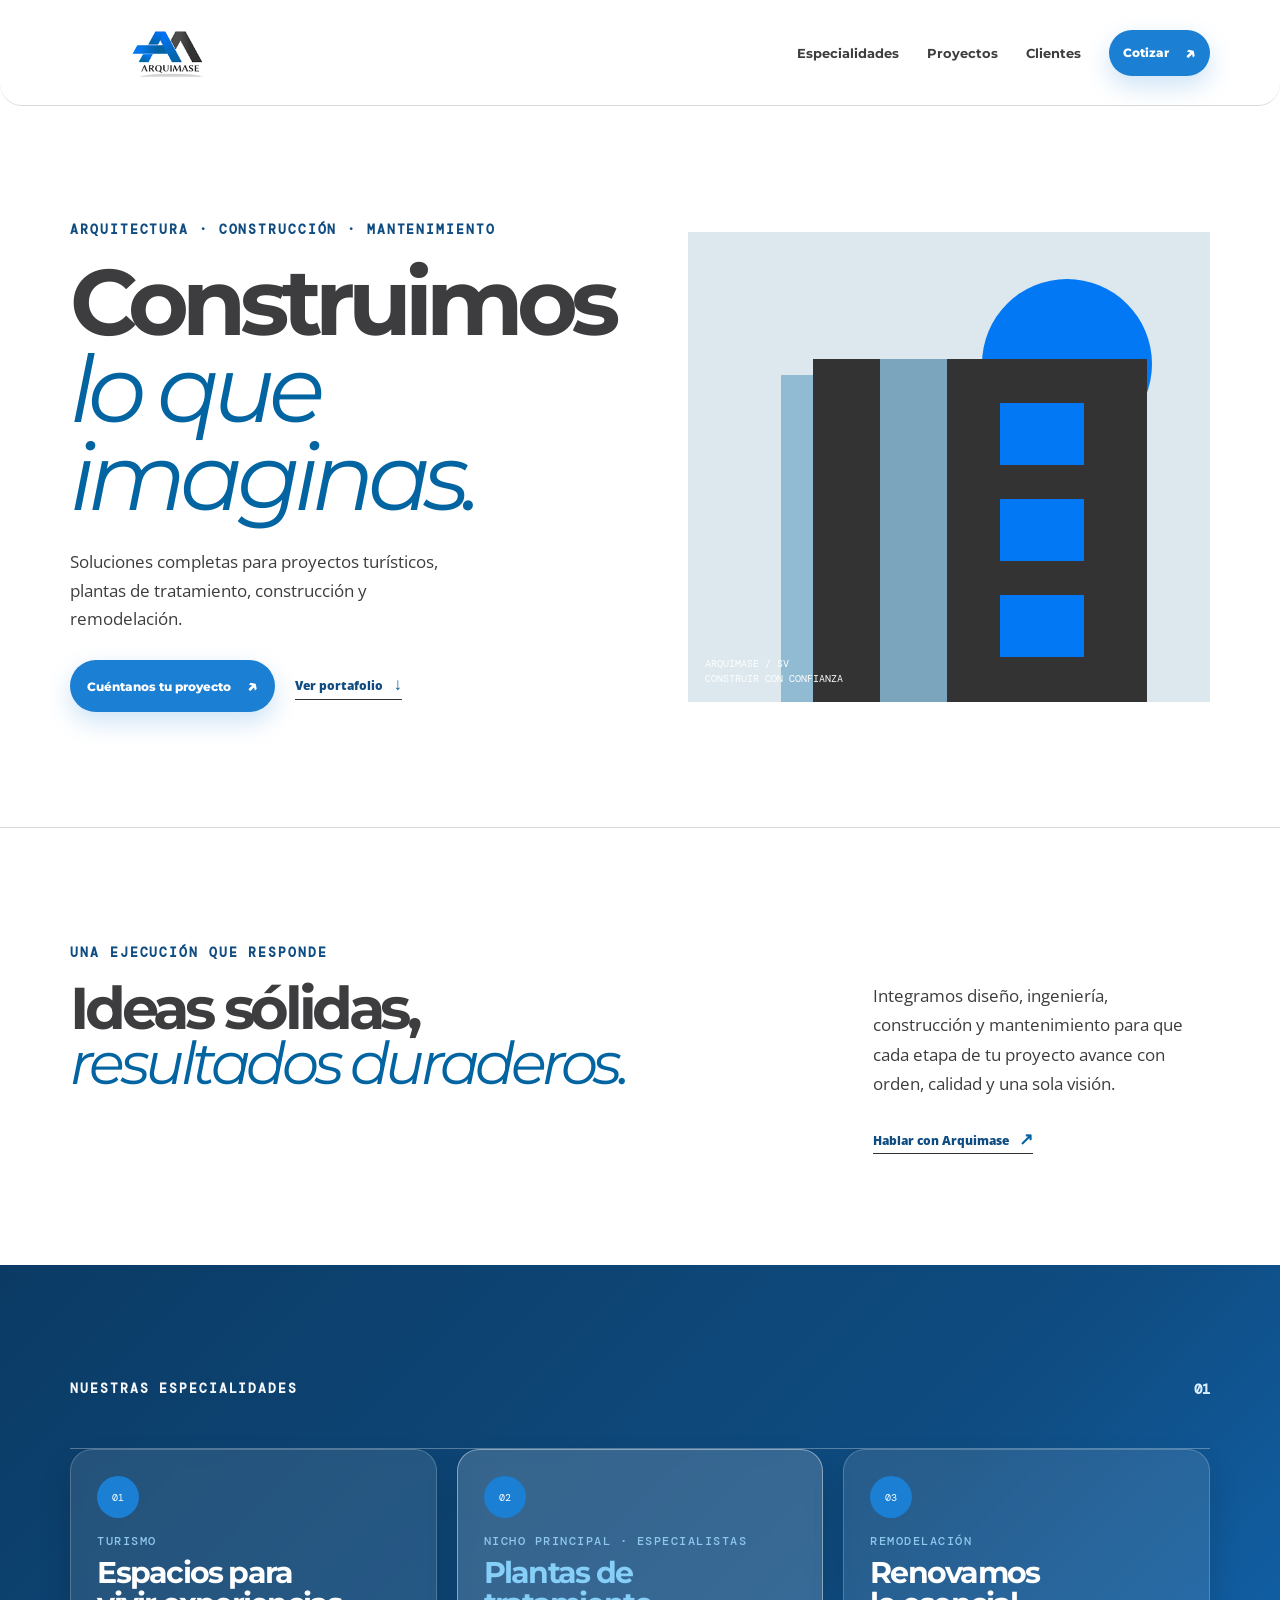
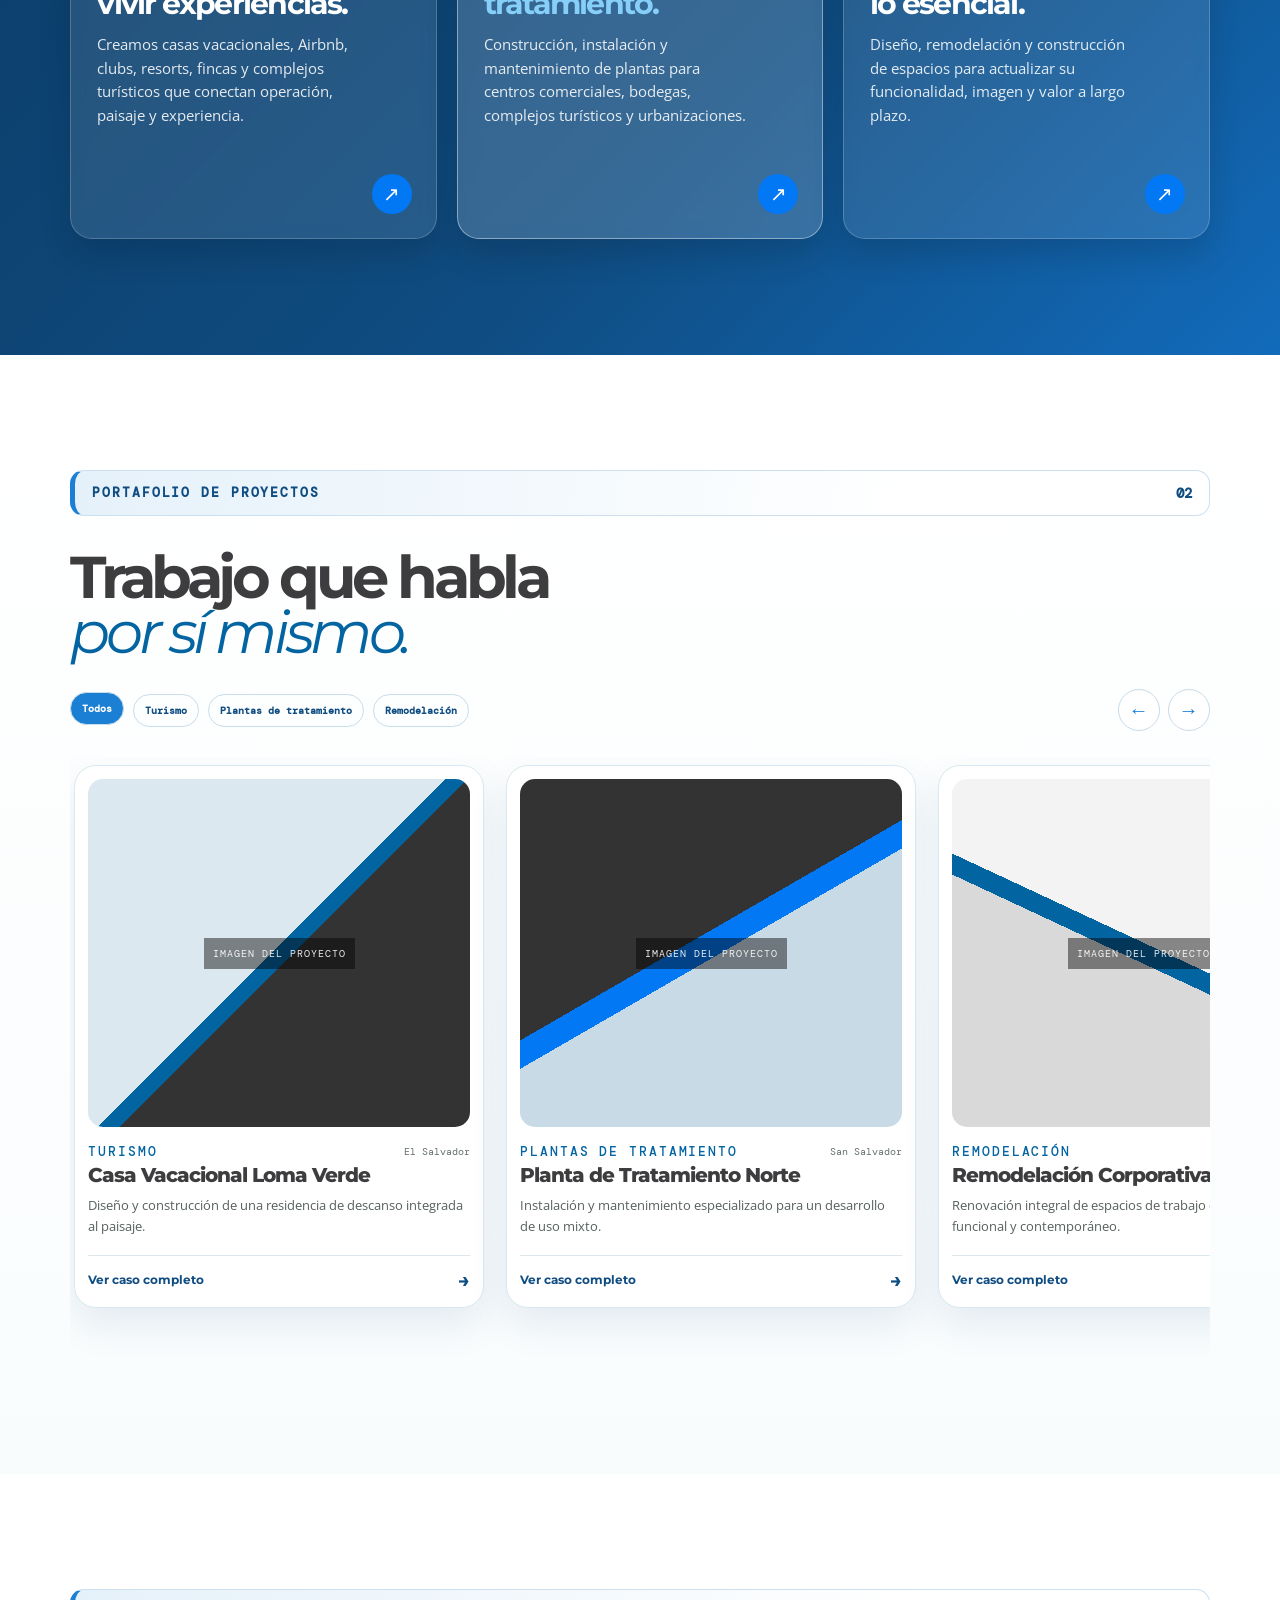
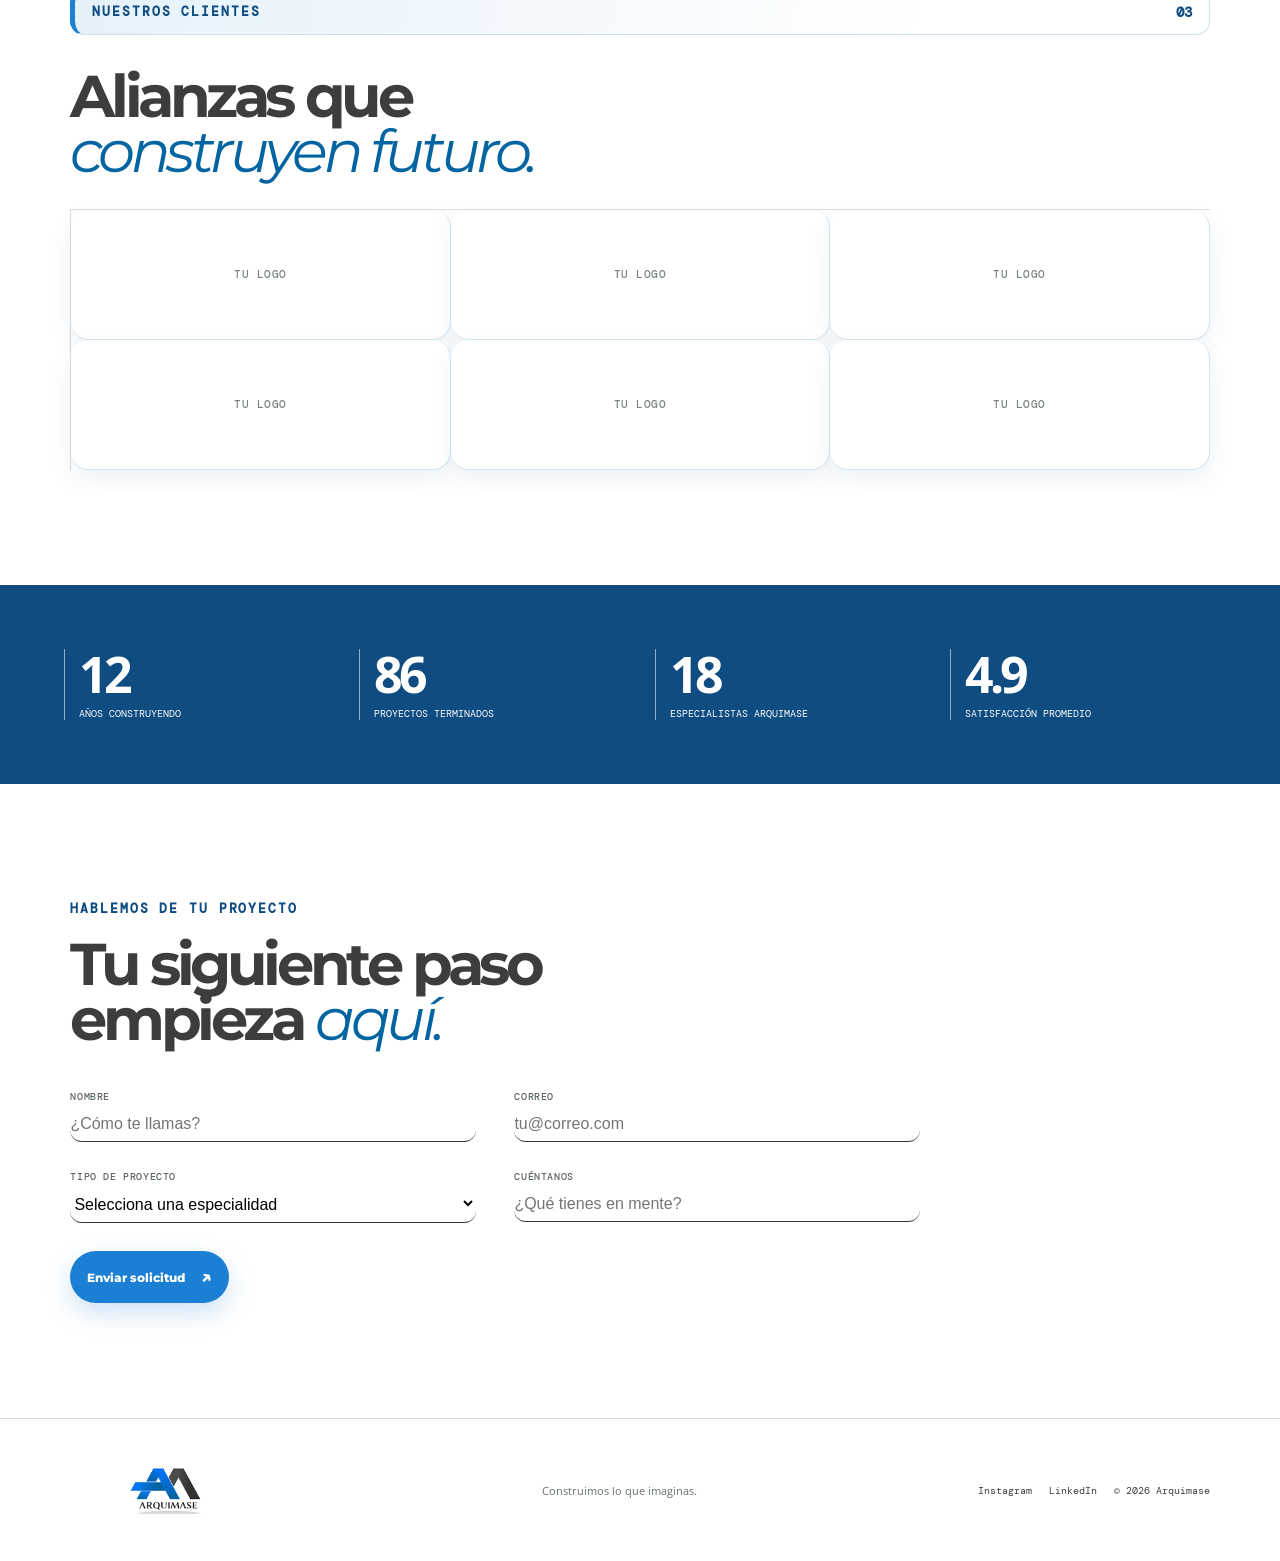
==== commit 621bbe9e: "actualizaciones imagen principal sitio actualizaciones imagen principal sitio" ====
--- a/index.html
+++ b/index.html
@@ -51,14 +51,14 @@
 
       <section class="projects section" id="proyectos">
         <div class="section-heading section-heading-strong"><p class="eyebrow">Portafolio de proyectos</p><span>02</span></div>
-        <div class="portfolio-intro"><h2>Trabajo que habla<br /><em>por sí mismo.</em></h2><p>Esta sección está lista para cargar fotos, categoría, ubicación y descripción de cada proyecto.</p></div>
+        <div class="portfolio-intro"><h2>Trabajo que habla<br /><em>por sí mismo.</em></h2></div>
         <div class="project-toolbar"><div class="project-filters" role="group" aria-label="Filtrar proyectos"><button class="active" data-filter="all">Todos</button><button data-filter="turismo">Turismo</button><button data-filter="tratamiento">Plantas de tratamiento</button><button data-filter="remodelacion">Remodelación</button></div><div class="carousel-controls" aria-label="Navegar proyectos"><button id="projects-prev" aria-label="Proyecto anterior">←</button><button id="projects-next" aria-label="Proyecto siguiente">→</button></div></div>
         <div id="project-grid" class="project-grid" aria-live="polite"></div>
       </section>
 
       <section class="clients section" id="clientes">
         <div class="section-heading section-heading-strong"><p class="eyebrow">Nuestros clientes</p><span>03</span></div>
-        <div class="clients-copy"><h2>Alianzas que<br /><em>construyen futuro.</em></h2><p>Agrega los logos de las empresas, desarrollos e instituciones que han confiado en Arquimase.</p></div>
+        <div class="clients-copy"><h2>Alianzas que<br /><em>construyen futuro.</em></h2></div>
         <div class="client-grid" aria-label="Espacios para logos de clientes">
           <div class="client-logo">TU LOGO</div><div class="client-logo">TU LOGO</div><div class="client-logo">TU LOGO</div><div class="client-logo">TU LOGO</div><div class="client-logo">TU LOGO</div><div class="client-logo">TU LOGO</div>
         </div>
--- a/premium.css
+++ b/premium.css
@@ -11,6 +11,13 @@
 h1, h2, h3, h4, .button, .nav, .project-more { font-family: Montserrat, Arial, sans-serif; }
 
 .site-header { border-radius: 0 0 22px 22px; }
+.hero-art.has-custom-image { background-position: center; background-size: cover; }
+.hero-art.has-custom-image::after { content: ""; position: absolute; inset: 0; background: linear-gradient(120deg, rgba(15,76,129,.24), rgba(15,76,129,.04)); }
+.hero-art.has-custom-image .sun, .hero-art.has-custom-image .building, .hero-art.has-custom-image .hero-caption { display: none; }
+.site-header { height: 92px; }
+.brand img { width: 162px !important; height: 76px !important; }
+footer .brand img { width: 172px !important; height: 82px !important; }
+.nav { top: 91px; }
 .button, .button-small, .project-filters button, .carousel-controls button {
   border-radius: 999px !important;
 }
@@ -34,10 +41,17 @@
 .section-heading-strong span { color: var(--structure-blue) !important; font-weight: 800; }
 
 .services { background: linear-gradient(135deg, #0b3b65, var(--structure-blue) 58%, #126bbb); }
+.services .section-heading .eyebrow { color: #ffffff !important; opacity: .96; }
+.services .section-heading span { color: #d9efff; font-weight: 800; }
 .service-list { display: grid !important; grid-template-columns: 1fr; gap: 16px; }
 .service {
-  position: relative;
-  min-height: 278px;
+  position: relative !important;
+  display: flex !important;
+  flex-direction: column;
+  align-items: flex-start;
+  justify-content: flex-start;
+  gap: 15px;
+  min-height: 302px;
   padding: 26px !important;
   border: 1px solid rgba(255,255,255,.2) !important;
   border-radius: 22px !important;
@@ -48,8 +62,11 @@
 }
 .service.featured { background: rgba(255,255,255,.17) !important; border-color: rgba(255,255,255,.42) !important; }
 .service:hover { transform: translateY(-8px) !important; background: rgba(255,255,255,.18) !important; box-shadow: 0 25px 45px rgba(0,0,0,.22); }
-.service > span { display: grid; place-items: center; width: 42px; height: 42px; border-radius: 50%; background: var(--arquimase-blue); color: #fff; }
-.service .service-open { border-radius: 50% !important; transition: transform .25s ease, background .25s ease; }
+.service > span { display: grid; place-items: center; flex: 0 0 42px; width: 42px; height: 42px; border-radius: 50%; background: var(--arquimase-blue); color: #fff; }
+.service > div { width: 100%; }
+.service h3 { margin: 0 !important; max-width: 13ch; font-size: clamp(2rem, 6vw, 2.8rem) !important; line-height: 1.02 !important; }
+.service > p { grid-column: auto !important; margin: 0 !important; padding: 0 48px 0 0; color: rgba(255,255,255,.88) !important; font-size: .94rem !important; line-height: 1.58 !important; }
+.service .service-open { position: absolute; right: 24px; bottom: 24px; grid-column: auto !important; grid-row: auto !important; border-radius: 50% !important; transition: transform .25s ease, background .25s ease; }
 .service:hover .service-open { background: var(--arquimase-blue); transform: rotate(45deg); }
 
 .project-filters { gap: 9px !important; }
@@ -79,12 +96,18 @@
 .modal-hero, .modal-comparison img { border-radius: 14px !important; }
 
 @media (min-width: 760px) {
+  .site-header { height: 106px; }
+  .brand img { width: 194px !important; height: 88px !important; }
+  footer .brand img { width: 190px !important; height: 88px !important; }
   .hero h1 { font-size: clamp(5.2rem, 7.25vw, 8.7rem) !important; }
-  .intro h2, .portfolio-intro h2, .clients-copy h2, .contact h2 { font-size: clamp(3.7rem, 5vw, 6.5rem) !important; }
+  .intro h2, .portfolio-intro h2, .clients-copy h2, .contact h2 { font-size: clamp(3.2rem, 4.6vw, 5.5rem) !important; }
   .hero-text, .intro-grid > div > p, .portfolio-intro > p, .clients-copy > p, .contact-form { font-size: 1.09rem; }
+  .eyebrow, .project-type { font-size: 13px !important; letter-spacing: .145em !important; }
+  .service-label { font-size: 12px !important; letter-spacing: .125em !important; }
+  .section-heading span { font-size: 14px !important; }
   .service h3 { font-size: clamp(1.85rem, 2.1vw, 2.7rem) !important; }
   .service-list { grid-template-columns: repeat(3, minmax(0, 1fr)); gap: 20px; }
-  .service { min-height: 360px; }
+  .service { min-height: 390px; }
   .project { flex-basis: min(34vw, 410px); }
 }
 
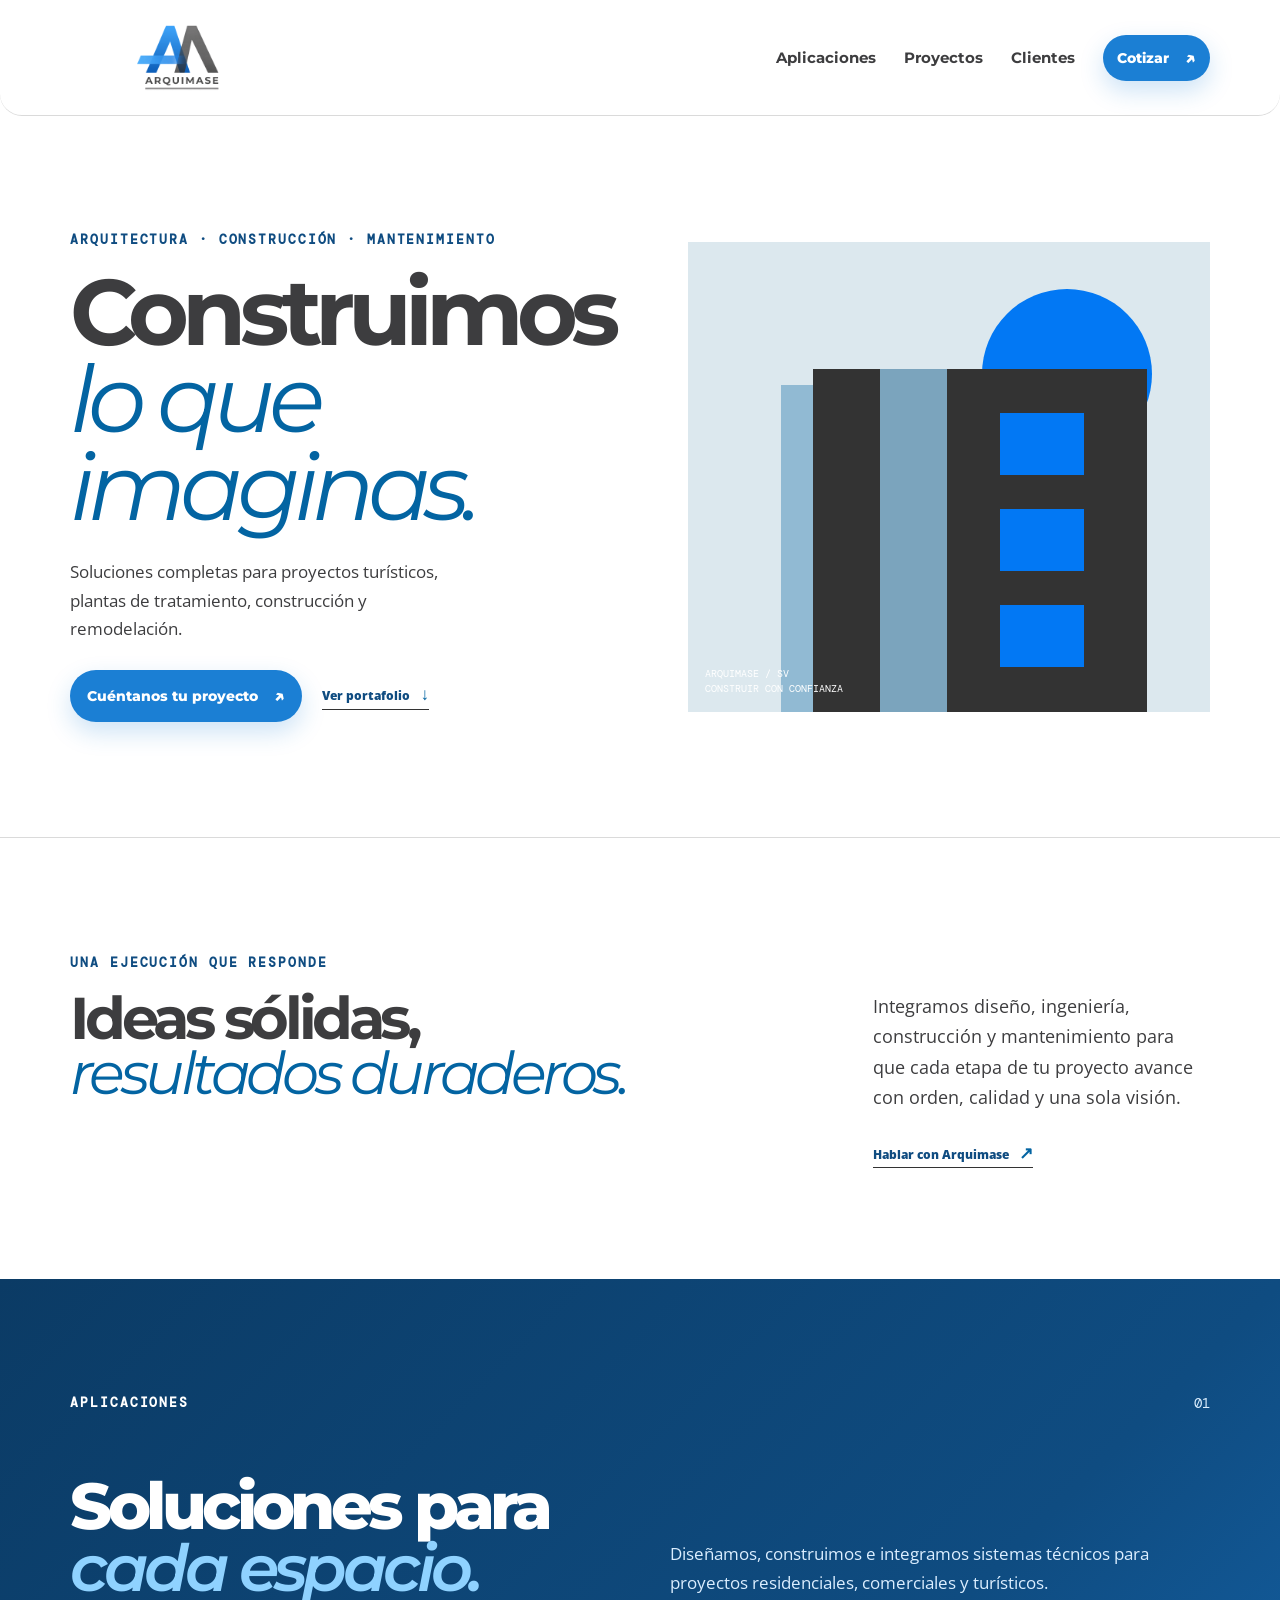
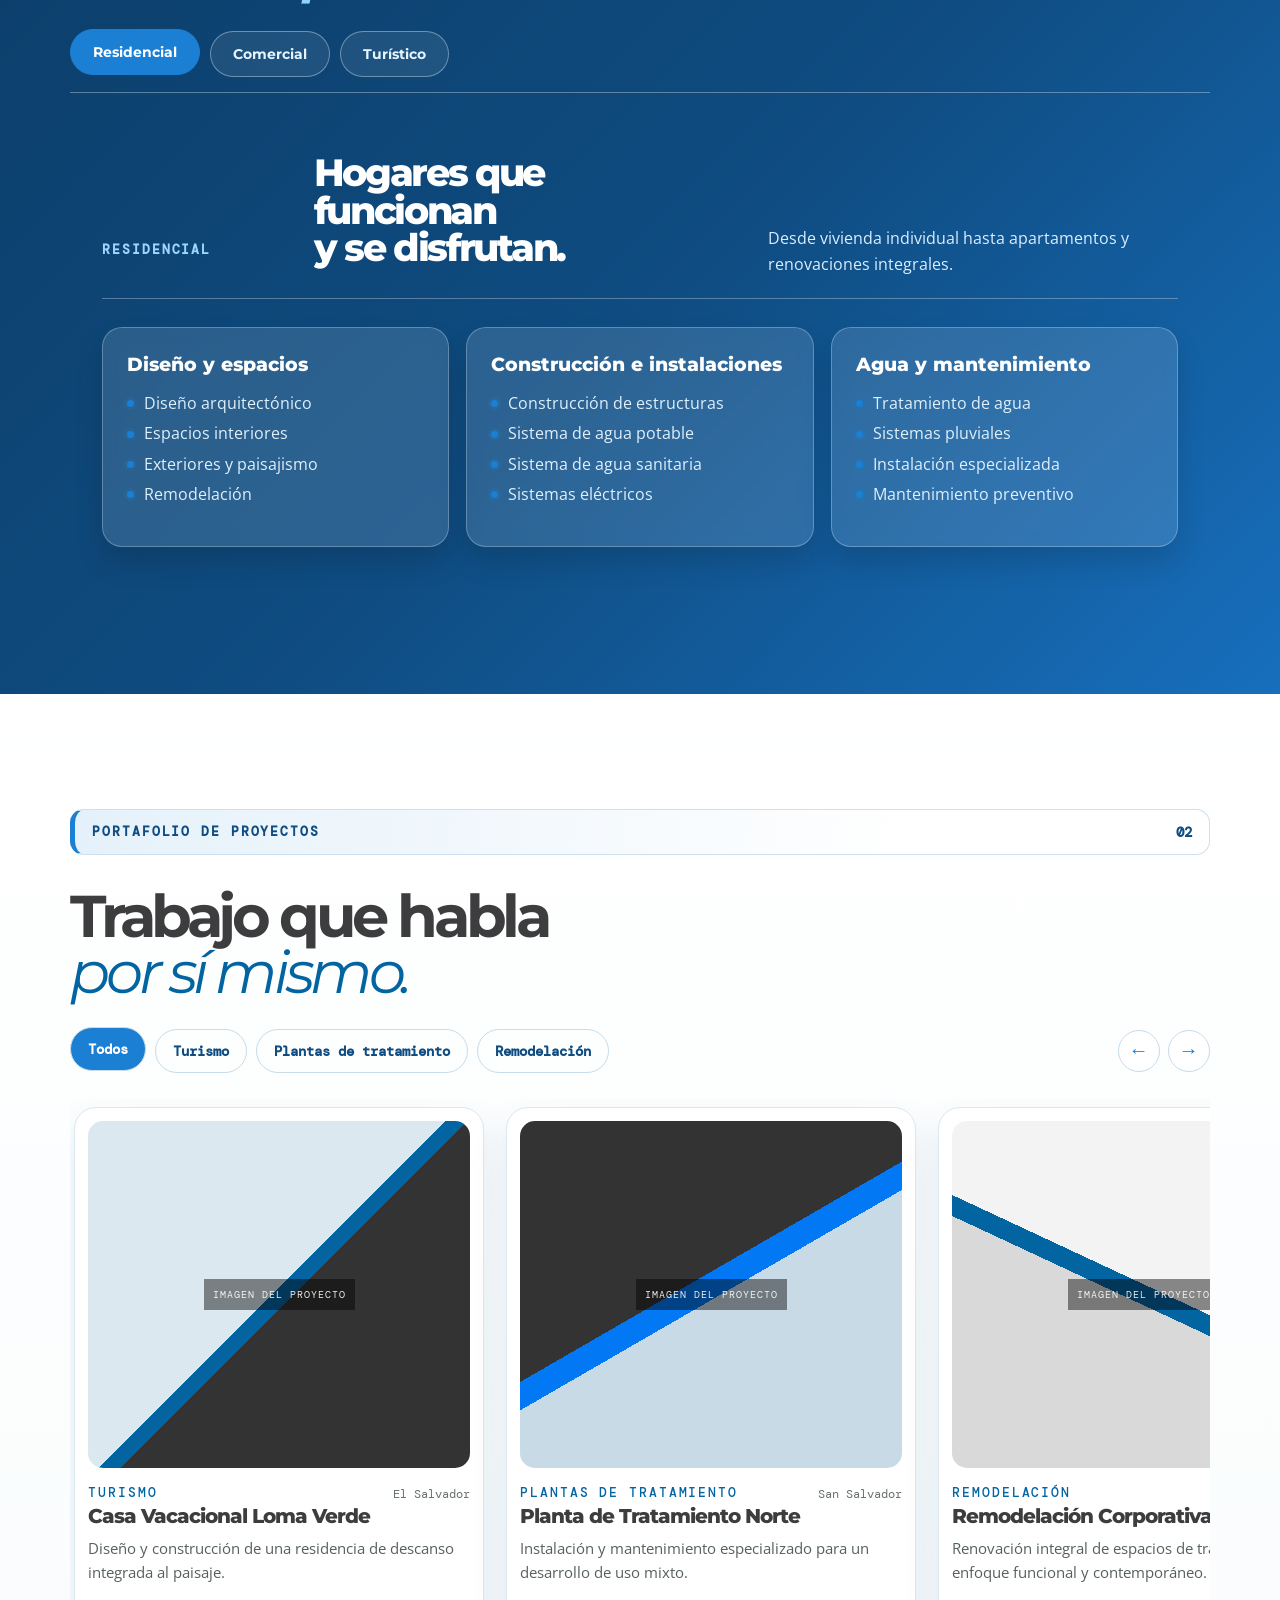
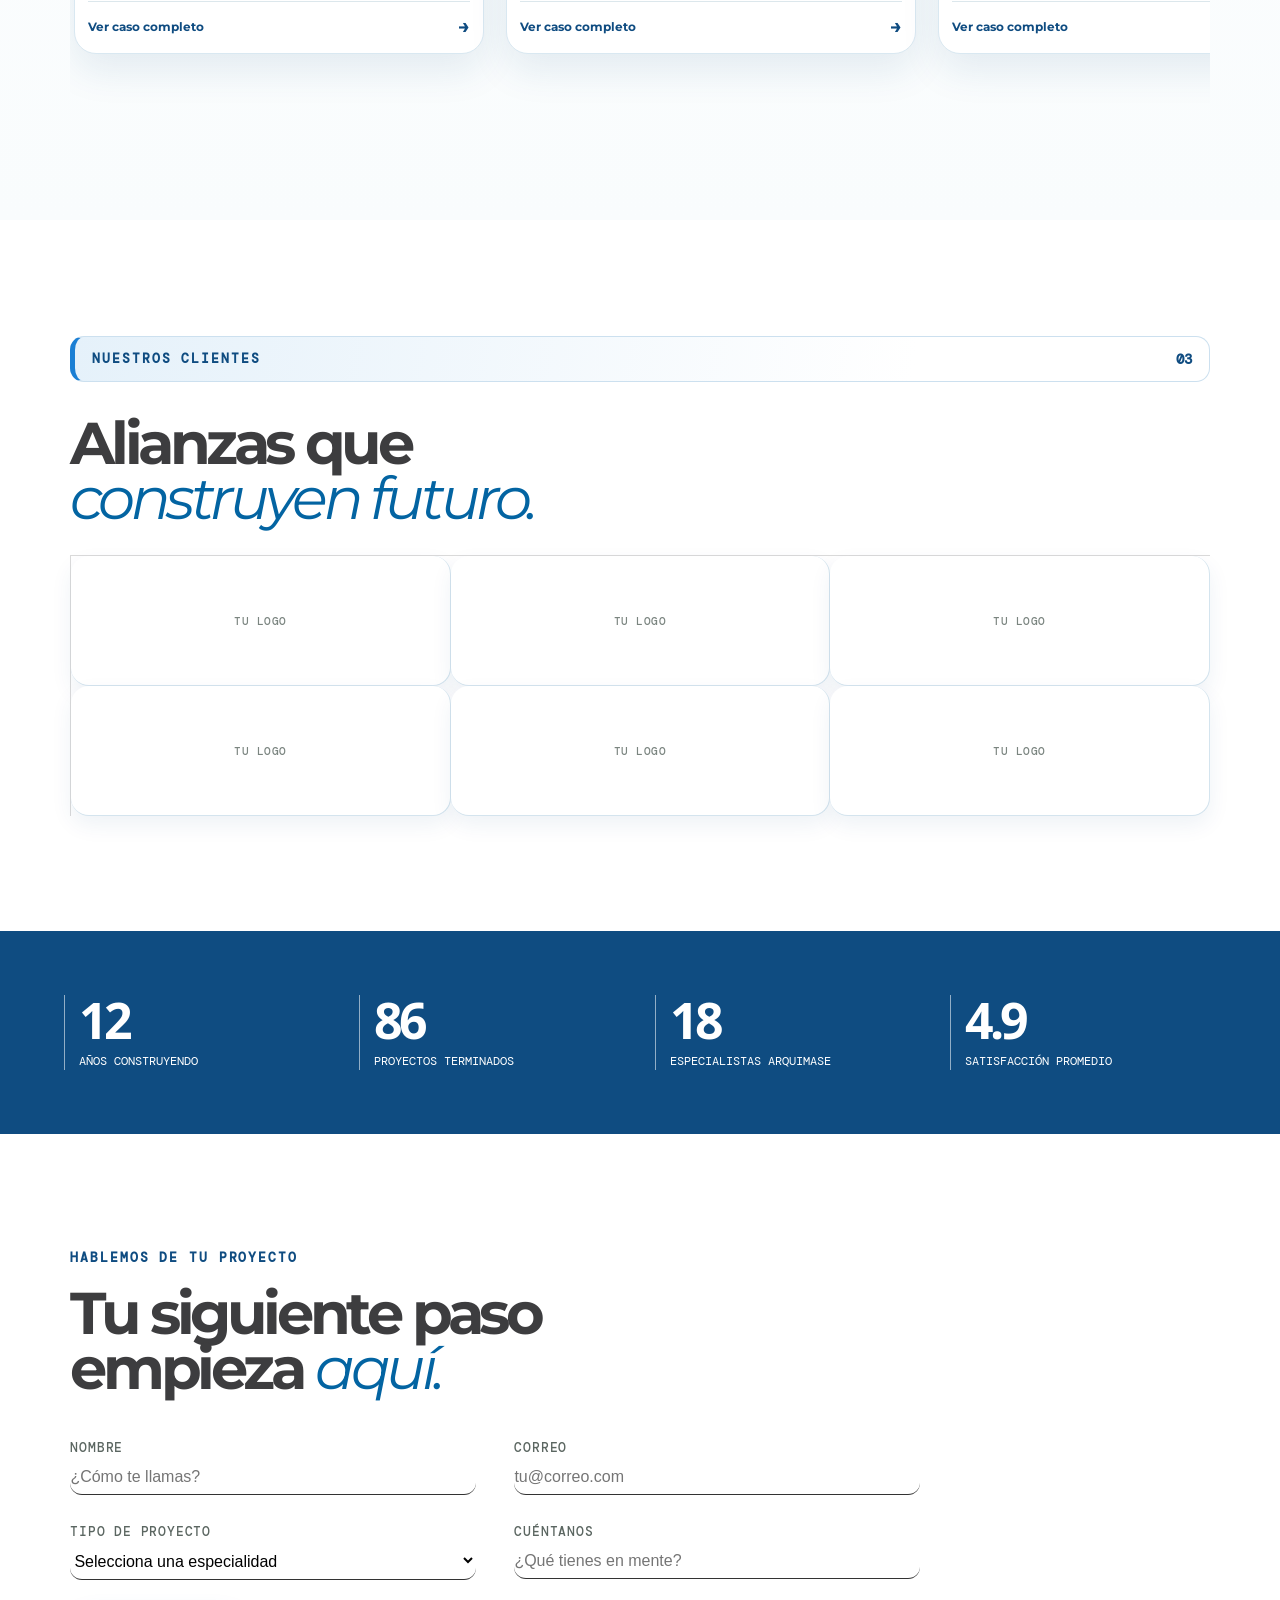
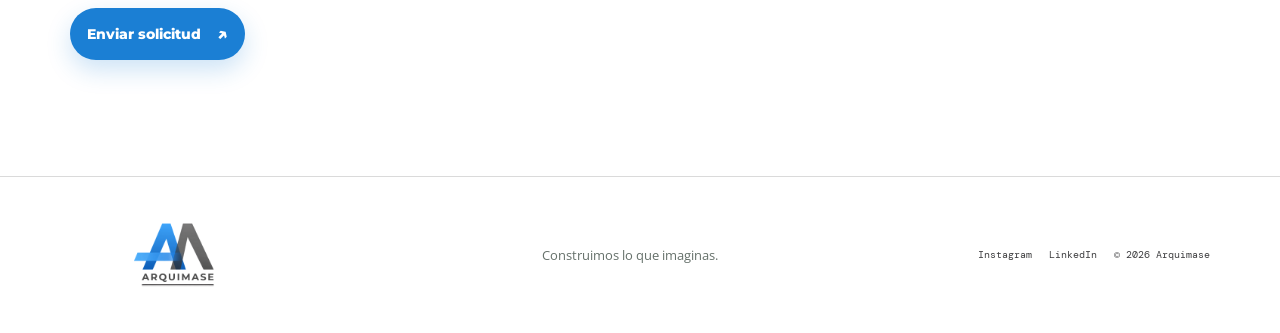
==== commit ea9eb63f: "Contenido de Aplicaciones Contenido de Aplicaciones" ====
--- a/index.html
+++ b/index.html
@@ -13,13 +13,14 @@
     <link rel="stylesheet" href="portfolio.css" />
     <link rel="stylesheet" href="modern.css" />
     <link rel="stylesheet" href="premium.css" />
+    <link rel="stylesheet" href="applications.css" />
   </head>
   <body>
     <header class="site-header" id="inicio">
       <a class="brand" href="#inicio" aria-label="Arquimase, inicio"><img src="assets/arquimase-logo.png" alt="Arquimase" /></a>
       <button class="menu-toggle" aria-label="Abrir menú" aria-expanded="false"><i></i><i></i></button>
       <nav class="nav" aria-label="Navegación principal">
-        <a href="#especialidades">Especialidades</a><a href="#proyectos">Proyectos</a><a href="#clientes">Clientes</a>
+        <a href="#aplicaciones">Aplicaciones</a><a href="#proyectos">Proyectos</a><a href="#clientes">Clientes</a>
         <a class="button button-small" href="#contacto">Cotizar <span>↗</span></a>
       </nav>
     </header>
@@ -46,6 +47,17 @@
           <article class="service reveal"><span>01</span><div><p class="service-label">Turismo</p><h3>Espacios para<br />vivir experiencias.</h3></div><p>Creamos casas vacacionales, Airbnb, clubs, resorts, fincas y complejos turísticos que conectan operación, paisaje y experiencia.</p><button class="service-open" data-service="Proyecto turístico" aria-label="Cotizar proyecto turístico">↗</button></article>
           <article class="service featured reveal"><span>02</span><div><p class="service-label">Nicho principal · Especialistas</p><h3>Plantas de<br />tratamiento.</h3></div><p>Construcción, instalación y mantenimiento de plantas para centros comerciales, bodegas, complejos turísticos y urbanizaciones.</p><button class="service-open" data-service="Planta de tratamiento" aria-label="Cotizar planta de tratamiento">↗</button></article>
           <article class="service reveal"><span>03</span><div><p class="service-label">Remodelación</p><h3>Renovamos<br />lo esencial.</h3></div><p>Diseño, remodelación y construcción de espacios para actualizar su funcionalidad, imagen y valor a largo plazo.</p><button class="service-open" data-service="Remodelación y construcción" aria-label="Cotizar remodelación">↗</button></article>
+        </div>
+      </section>
+
+      <section class="applications section" id="aplicaciones">
+        <div class="section-heading application-heading"><p class="eyebrow">Aplicaciones</p><span>01</span></div>
+        <div class="applications-intro"><h2>Soluciones para<br /><em>cada espacio.</em></h2><p>Diseñamos, construimos e integramos sistemas técnicos para proyectos residenciales, comerciales y turísticos.</p></div>
+        <div class="application-tabs" role="tablist" aria-label="Aplicaciones Arquimase"><button class="active" data-application="residencial" role="tab">Residencial</button><button data-application="comercial" role="tab">Comercial</button><button data-application="turistico" role="tab">Turístico</button></div>
+        <div class="application-panels">
+          <article class="application-panel active" data-application-panel="residencial"><div class="application-summary"><p class="eyebrow">Residencial</p><h3>Hogares que funcionan<br />y se disfrutan.</h3><p>Desde vivienda individual hasta apartamentos y renovaciones integrales.</p></div><div class="application-grid"><section><h4>Diseño y espacios</h4><ul><li>Diseño arquitectónico</li><li>Espacios interiores</li><li>Exteriores y paisajismo</li><li>Remodelación</li></ul></section><section><h4>Construcción e instalaciones</h4><ul><li>Construcción de estructuras</li><li>Sistema de agua potable</li><li>Sistema de agua sanitaria</li><li>Sistemas eléctricos</li></ul></section><section><h4>Agua y mantenimiento</h4><ul><li>Tratamiento de agua</li><li>Sistemas pluviales</li><li>Instalación especializada</li><li>Mantenimiento preventivo</li></ul></section></div></article>
+          <article class="application-panel" data-application-panel="comercial" hidden><div class="application-summary"><p class="eyebrow">Comercial</p><h3>Infraestructura lista<br />para operar.</h3><p>Soluciones coordinadas para comercios, bodegas, oficinas y desarrollos de uso mixto.</p></div><div class="application-grid"><section><h4>Diseño comercial</h4><ul><li>Diseño de espacios</li><li>Remodelación de locales</li><li>Interiores y exteriores</li><li>Paisajismo funcional</li></ul></section><section><h4>Construcción técnica</h4><ul><li>Estructuras y ampliaciones</li><li>Instalaciones eléctricas</li><li>Agua potable y sanitaria</li><li>Sistemas contra incendios</li></ul></section><section><h4>Operación sostenible</h4><ul><li>Plantas de tratamiento</li><li>Sistemas pluviales</li><li>Instalación de equipos</li><li>Mantenimiento integral</li></ul></section></div></article>
+          <article class="application-panel" data-application-panel="turistico" hidden><div class="application-summary"><p class="eyebrow">Turístico</p><h3>Experiencias construidas<br />para permanecer.</h3><p>Proyectos que conectan paisaje, hospitalidad, servicio y operación eficiente.</p></div><div class="application-grid"><section><h4>Hospitalidad y diseño</h4><ul><li>Casas vacacionales y Airbnb</li><li>Clubs, fincas y resorts</li><li>Interiores y exteriores</li><li>Paisajismo y amenidades</li></ul></section><section><h4>Construcción e infraestructura</h4><ul><li>Estructuras y remodelación</li><li>Agua potable y sanitaria</li><li>Sistemas eléctricos</li><li>Diseño de espacios</li></ul></section><section><h4>Agua y continuidad</h4><ul><li>Plantas de tratamiento</li><li>Sistemas pluviales</li><li>Instalación especializada</li><li>Mantenimiento operativo</li></ul></section></div></article>
         </div>
       </section>
 
--- a/premium.css
+++ b/premium.css
@@ -14,10 +14,10 @@
 .hero-art.has-custom-image { background-position: center; background-size: cover; }
 .hero-art.has-custom-image::after { content: ""; position: absolute; inset: 0; background: linear-gradient(120deg, rgba(15,76,129,.24), rgba(15,76,129,.04)); }
 .hero-art.has-custom-image .sun, .hero-art.has-custom-image .building, .hero-art.has-custom-image .hero-caption { display: none; }
-.site-header { height: 92px; }
-.brand img { width: 162px !important; height: 76px !important; }
-footer .brand img { width: 172px !important; height: 82px !important; }
-.nav { top: 91px; }
+.site-header { height: 100px; }
+.brand img { width: 180px !important; height: 88px !important; }
+footer .brand img { width: 188px !important; height: 92px !important; }
+.nav { top: 99px; }
 .button, .button-small, .project-filters button, .carousel-controls button {
   border-radius: 999px !important;
 }
@@ -96,9 +96,23 @@
 .modal-hero, .modal-comparison img { border-radius: 14px !important; }
 
 @media (min-width: 760px) {
-  .site-header { height: 106px; }
-  .brand img { width: 194px !important; height: 88px !important; }
-  footer .brand img { width: 190px !important; height: 88px !important; }
+  .site-header { height: 116px; }
+  .brand img { width: 220px !important; height: 104px !important; }
+  footer .brand img { width: 212px !important; height: 102px !important; }
+  .nav { font-size: 15px; }
+  .button { font-size: 14px; }
+  .project-filters button { font-size: 14px !important; padding: 12px 17px !important; }
+  .eyebrow, .project-type { font-size: 15px !important; }
+  .service-label { font-size: 14px !important; }
+  .hero-text { font-size: 17px; }
+  .intro-grid p, .portfolio-intro p, .clients-copy p { font-size: 18px !important; }
+  .service > p { font-size: 1.06rem !important; line-height: 1.55 !important; }
+  .service { min-height: 420px; }
+  .project-description { font-size: 15px !important; line-height: 1.6; }
+  .project-location { font-size: 12px; }
+  .contact-form label, footer { font-size: 13px; }
+  .stats span { font-size: 12px; }
+  .project-meta h3, .service h3 { overflow-wrap: anywhere; }
   .hero h1 { font-size: clamp(5.2rem, 7.25vw, 8.7rem) !important; }
   .intro h2, .portfolio-intro h2, .clients-copy h2, .contact h2 { font-size: clamp(3.2rem, 4.6vw, 5.5rem) !important; }
   .hero-text, .intro-grid > div > p, .portfolio-intro > p, .clients-copy > p, .contact-form { font-size: 1.09rem; }
--- a/applications.css
+++ b/applications.css
@@ -0,0 +1,26 @@
+.services { display: none !important; }
+.applications { background: linear-gradient(135deg, #0b3b65, #0f4c81 56%, #176fbd); color: #fff; }
+.application-heading .eyebrow { color: #fff !important; }
+.application-heading span { color: #dcefff !important; }
+.applications-intro { margin: 30px 0 26px; }
+.applications-intro h2 { margin: 0; color: #fff; font: 800 clamp(2.65rem, 11vw, 4.4rem)/.94 Montserrat, Arial, sans-serif; letter-spacing: -.07em; }
+.applications-intro h2 em { color: #8fd2ff; font-weight: 600; }
+.applications-intro > p { max-width: 540px; margin: 17px 0 0; color: #dbeeff; font-size: 15px; line-height: 1.7; }
+.application-tabs { display: flex; gap: 10px; overflow-x: auto; padding: 3px 0 15px; border-bottom: 1px solid rgba(255,255,255,.33); }
+.application-tabs button { flex: 0 0 auto; border: 1px solid rgba(255,255,255,.36); border-radius: 999px; padding: 11px 16px; background: rgba(255,255,255,.08); color: #e5f4ff; font: 700 12px Montserrat, Arial, sans-serif; cursor: pointer; transition: background .2s ease, color .2s ease, transform .2s ease, border-color .2s ease; }
+.application-tabs button:hover, .application-tabs button.active { border-color: #1b7fd4; background: #1b7fd4; color: #fff; transform: translateY(-2px); }
+.application-panel { margin-top: 24px; padding: 0; border: 0; background: transparent; box-shadow: none; animation: application-in .24s ease; }
+.application-panel[hidden] { display: none; }
+.application-summary { padding-bottom: 20px; border-bottom: 1px solid rgba(255,255,255,.3); }
+.application-summary .eyebrow { color: #9bd7ff !important; }
+.application-summary h3 { margin: 5px 0 11px; color: #fff; font: 800 2rem/.98 Montserrat, Arial, sans-serif; letter-spacing: -.06em; }
+.application-summary > p:last-child { margin: 0; max-width: 550px; color: #dbeeff; line-height: 1.65; }
+.application-grid { display: grid; gap: 12px; margin-top: 20px; }
+.application-grid section { min-height: 220px; padding: 21px; border: 1px solid rgba(255,255,255,.26); border-radius: 20px; background: rgba(214,236,251,.15); box-shadow: 0 16px 28px rgba(0,0,0,.13); backdrop-filter: blur(7px); transition: transform .28s ease, background .28s ease, box-shadow .28s ease; }
+.application-grid section:hover { background: rgba(255,255,255,.2); box-shadow: 0 25px 40px rgba(0,0,0,.18); transform: translateY(-7px); }
+.application-grid h4 { margin: 0 0 16px; color: #fff; font: 800 1.18rem Montserrat, Arial, sans-serif; }
+.application-grid ul { display: grid; gap: 8px; margin: 0; padding: 0; list-style: none; }
+.application-grid li { position: relative; padding-left: 17px; color: #e0f0fb; line-height: 1.4; }
+.application-grid li::before { content: ""; position: absolute; top: .52em; left: 0; width: 7px; height: 7px; border-radius: 50%; background: #1b7fd4; box-shadow: 0 0 0 3px rgba(27,127,212,.18); }
+@keyframes application-in { from { opacity: 0; transform: translateY(8px); } to { opacity: 1; transform: none; } }
+@media (min-width: 760px) { .applications-intro { display: flex; align-items: end; justify-content: space-between; gap: 9vw; margin: 44px 0 30px; } .applications-intro h2 { font-size: clamp(3.4rem, 5.1vw, 5.7rem); } .applications-intro > p { margin: 0; font-size: 17px; } .application-tabs button { padding: 13px 22px; font-size: 14px; } .application-panel { padding: 32px; } .application-summary { display: flex; align-items: end; justify-content: space-between; gap: 8vw; } .application-summary h3 { font-size: clamp(2.2rem, 3vw, 3.2rem); } .application-summary > p:last-child { max-width: 410px; font-size: 16px; } .application-grid { grid-template-columns: repeat(3, 1fr); gap: 17px; margin-top: 28px; } .application-grid section { padding: 24px; } .application-grid h4 { font-size: 1.2rem; } .application-grid li { font-size: 16px; } }
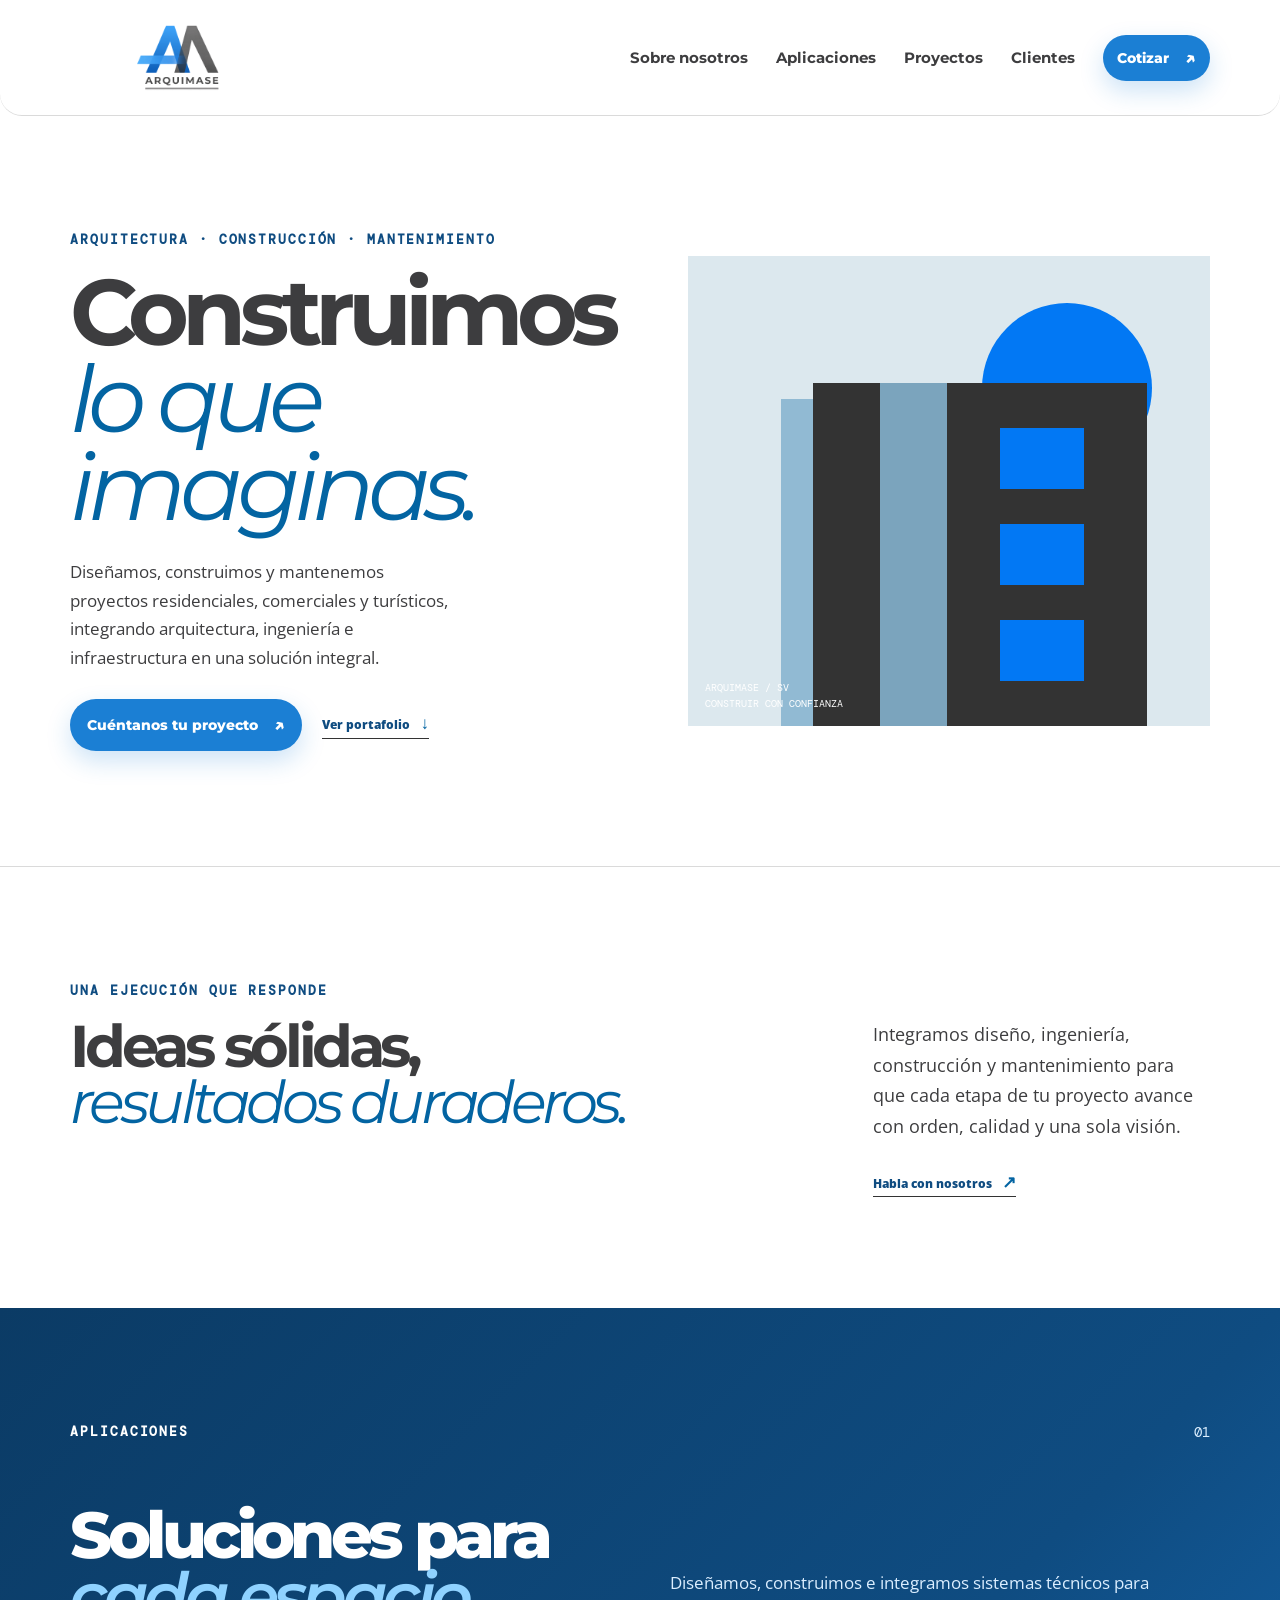
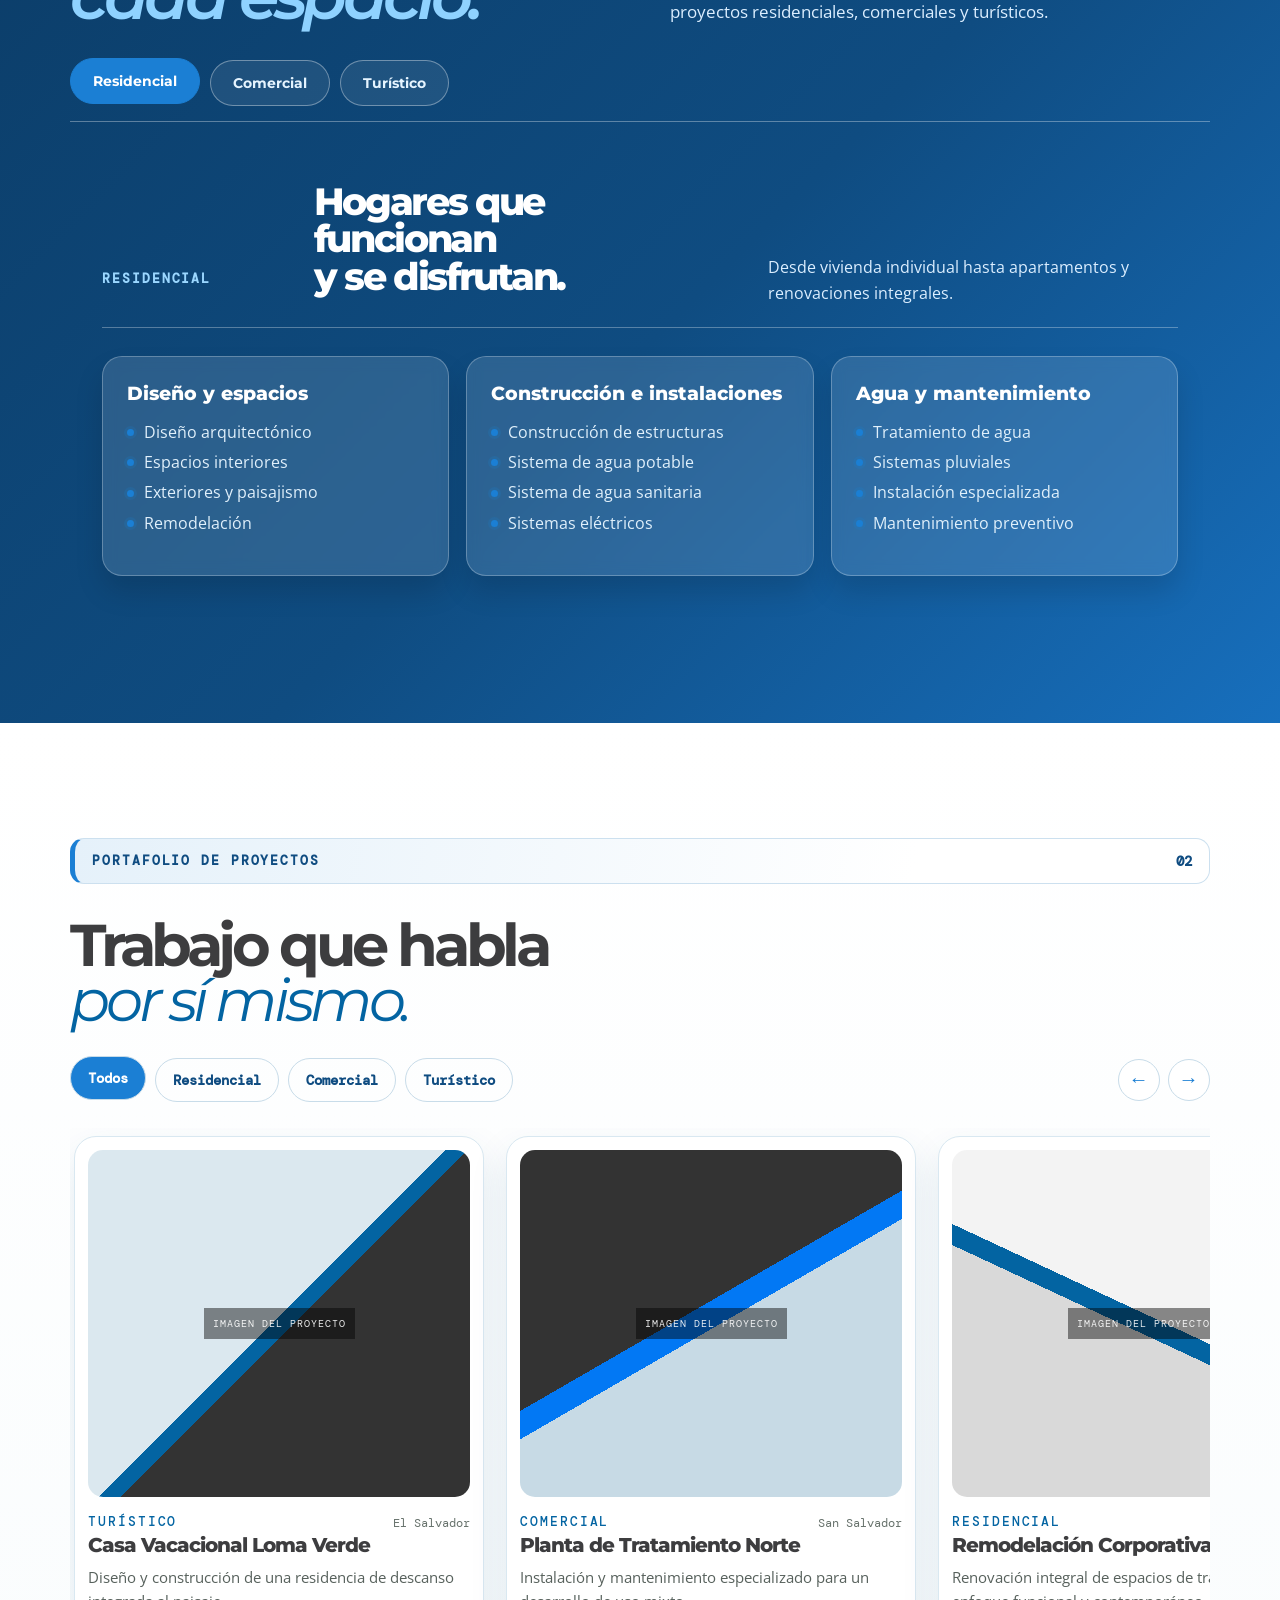
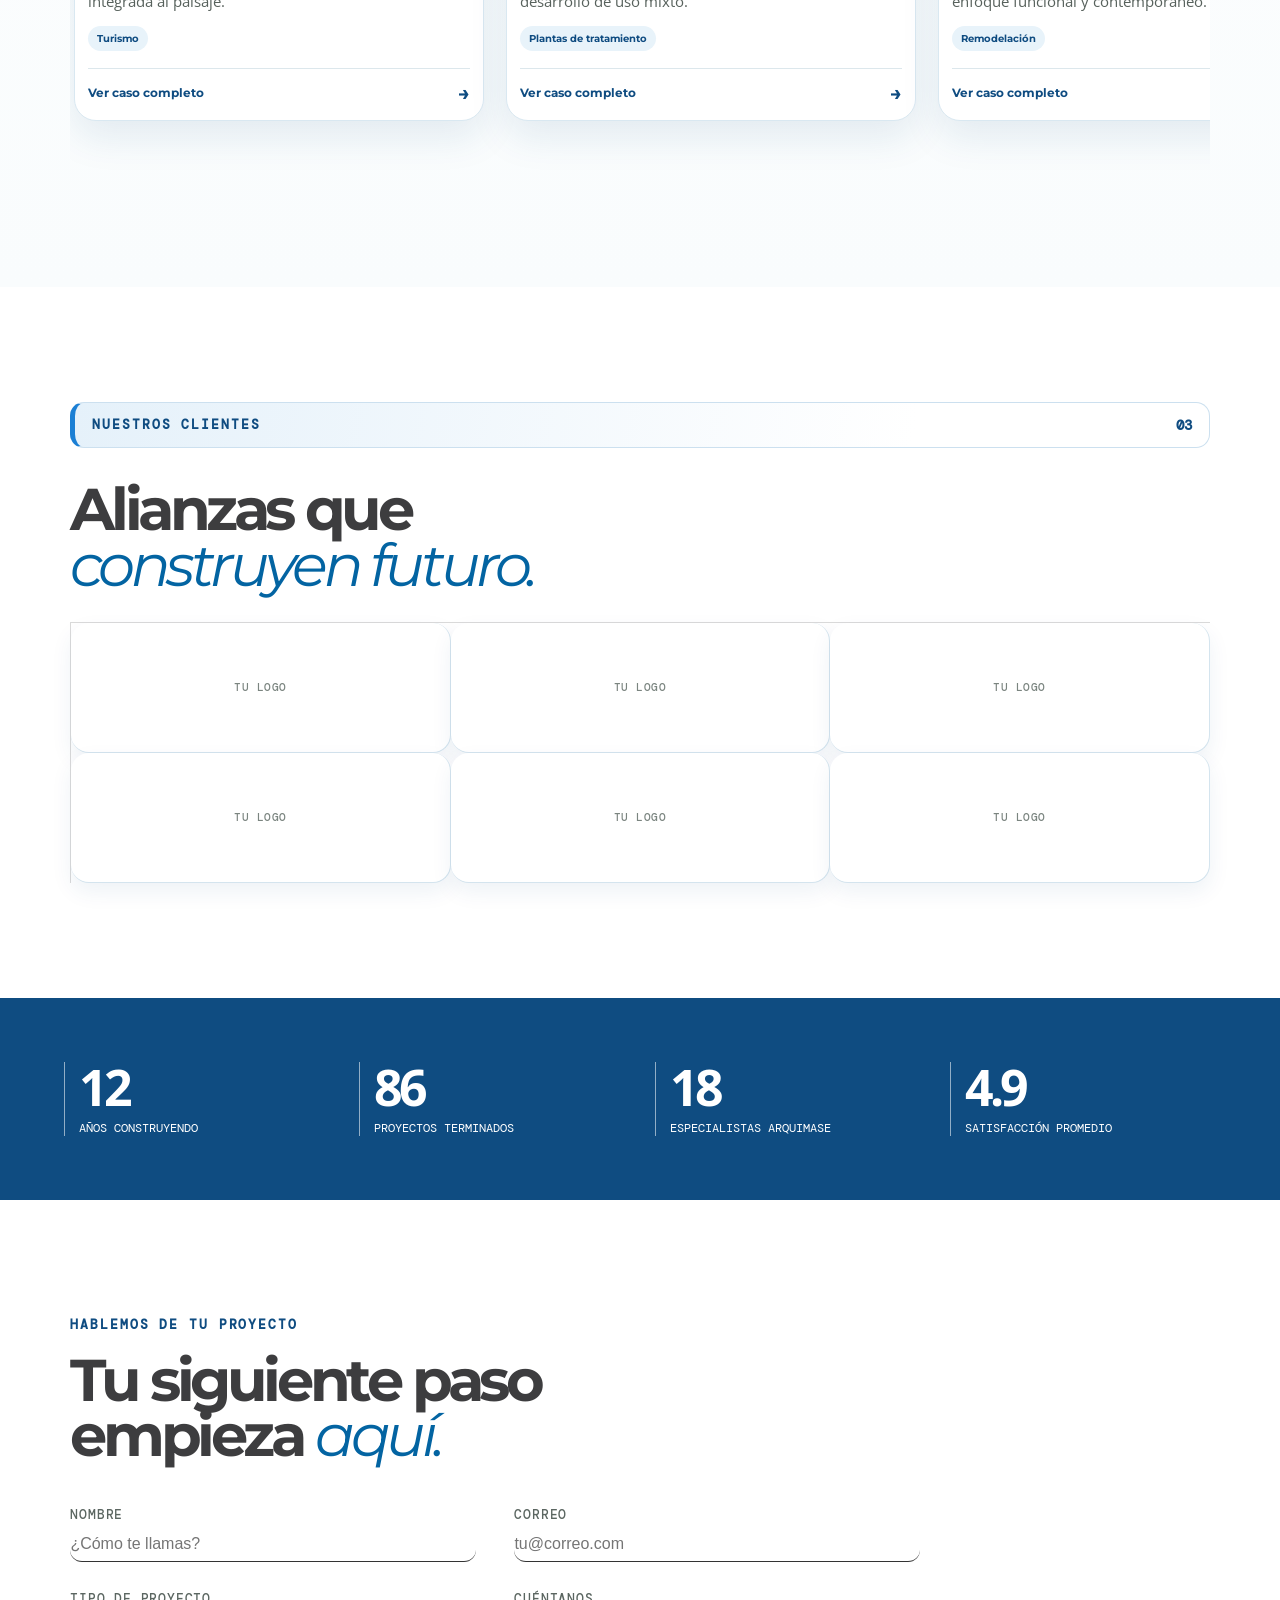
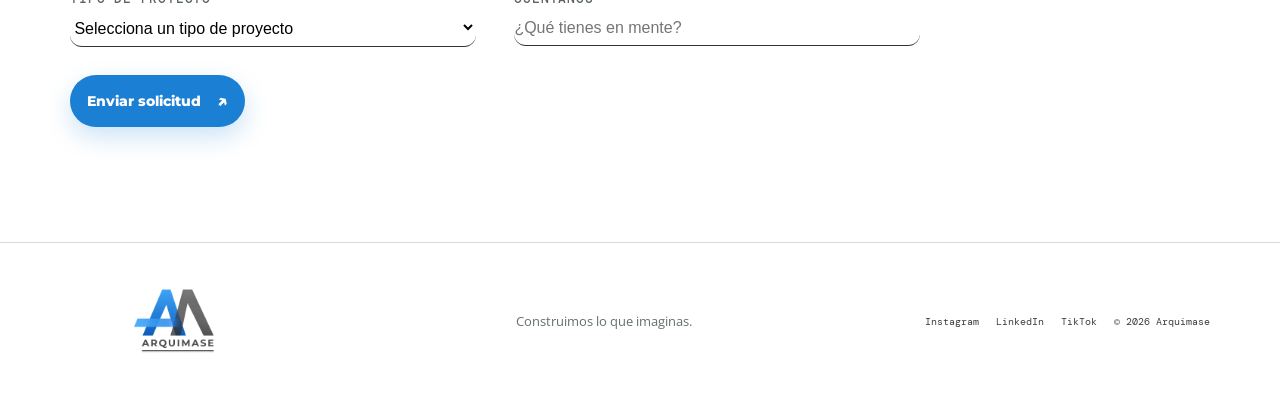
==== commit cf484f5e: "mejoras de sitio web mejoras de sitio web" ====
--- a/index.html
+++ b/index.html
@@ -20,7 +20,7 @@
       <a class="brand" href="#inicio" aria-label="Arquimase, inicio"><img src="assets/arquimase-logo.png" alt="Arquimase" /></a>
       <button class="menu-toggle" aria-label="Abrir menú" aria-expanded="false"><i></i><i></i></button>
       <nav class="nav" aria-label="Navegación principal">
-        <a href="#aplicaciones">Aplicaciones</a><a href="#proyectos">Proyectos</a><a href="#clientes">Clientes</a>
+        <a href="sobre-nosotros.html">Sobre nosotros</a><a href="#aplicaciones">Aplicaciones</a><a href="#proyectos">Proyectos</a><a href="#clientes">Clientes</a>
         <a class="button button-small" href="#contacto">Cotizar <span>↗</span></a>
       </nav>
     </header>
@@ -30,7 +30,7 @@
         <div class="hero-copy reveal">
           <p class="eyebrow">Arquitectura · Construcción · Mantenimiento</p>
           <h1>Construimos<br /><em>lo que imaginas.</em></h1>
-          <p class="hero-text">Soluciones completas para proyectos turísticos, plantas de tratamiento, construcción y remodelación.</p>
+          <p class="hero-text">Diseñamos, construimos y mantenemos proyectos residenciales, comerciales y turísticos, integrando arquitectura, ingeniería e infraestructura en una solución integral.</p>
           <div class="hero-actions"><a class="button" href="#contacto">Cuéntanos tu proyecto <span>↗</span></a><a class="text-link" href="#proyectos">Ver portafolio <span>↓</span></a></div>
         </div>
         <div class="hero-art reveal delay-1" data-site-image="hero" aria-label="Detalle arquitectónico contemporáneo"><div class="sun"></div><div class="building"><div class="window w1"></div><div class="window w2"></div><div class="window w3"></div></div><div class="hero-caption">ARQUIMASE / SV<br />CONSTRUIR CON CONFIANZA</div></div>
@@ -38,7 +38,7 @@
 
       <section class="intro section" id="nosotros">
         <p class="eyebrow">Una ejecución que responde</p>
-        <div class="intro-grid"><h2 class="reveal">Ideas sólidas,<br /><em>resultados duraderos.</em></h2><div class="reveal delay-1"><p>Integramos diseño, ingeniería, construcción y mantenimiento para que cada etapa de tu proyecto avance con orden, calidad y una sola visión.</p><a class="text-link" href="#contacto">Hablar con Arquimase <span>↗</span></a></div></div>
+        <div class="intro-grid"><h2 class="reveal">Ideas sólidas,<br /><em>resultados duraderos.</em></h2><div class="reveal delay-1"><p>Integramos diseño, ingeniería, construcción y mantenimiento para que cada etapa de tu proyecto avance con orden, calidad y una sola visión.</p><a class="text-link" href="#contacto">Habla con nosotros <span>↗</span></a></div></div>
       </section>
 
       <section class="services section" id="especialidades">
@@ -64,7 +64,7 @@
       <section class="projects section" id="proyectos">
         <div class="section-heading section-heading-strong"><p class="eyebrow">Portafolio de proyectos</p><span>02</span></div>
         <div class="portfolio-intro"><h2>Trabajo que habla<br /><em>por sí mismo.</em></h2></div>
-        <div class="project-toolbar"><div class="project-filters" role="group" aria-label="Filtrar proyectos"><button class="active" data-filter="all">Todos</button><button data-filter="turismo">Turismo</button><button data-filter="tratamiento">Plantas de tratamiento</button><button data-filter="remodelacion">Remodelación</button></div><div class="carousel-controls" aria-label="Navegar proyectos"><button id="projects-prev" aria-label="Proyecto anterior">←</button><button id="projects-next" aria-label="Proyecto siguiente">→</button></div></div>
+        <div class="project-toolbar"><div class="project-filters" role="group" aria-label="Filtrar proyectos"><button class="active" data-filter="all">Todos</button><button data-filter="residencial">Residencial</button><button data-filter="comercial">Comercial</button><button data-filter="turistico">Turístico</button></div><div class="carousel-controls" aria-label="Navegar proyectos"><button id="projects-prev" aria-label="Proyecto anterior">←</button><button id="projects-next" aria-label="Proyecto siguiente">→</button></div></div>
         <div id="project-grid" class="project-grid" aria-live="polite"></div>
       </section>
 
@@ -80,11 +80,11 @@
 
       <section class="contact section" id="contacto">
         <p class="eyebrow">Hablemos de tu proyecto</p><h2>Tu siguiente paso<br />empieza <em>aquí.</em></h2>
-        <form id="contact-form" class="contact-form"><label>Nombre<input required name="name" placeholder="¿Cómo te llamas?" /></label><label>Correo<input required type="email" name="email" placeholder="tu@correo.com" /></label><label>Tipo de proyecto<select name="service"><option value="">Selecciona una especialidad</option><option>Proyecto turístico</option><option>Planta de tratamiento</option><option>Remodelación y construcción</option></select></label><label>Cuéntanos<input name="message" placeholder="¿Qué tienes en mente?" /></label><button class="button" type="submit">Enviar solicitud <span>↗</span></button><p class="form-message" role="status"></p></form>
+        <form id="contact-form" class="contact-form"><label>Nombre<input required name="name" placeholder="¿Cómo te llamas?" /></label><label>Correo<input required type="email" name="email" placeholder="tu@correo.com" /></label><label>Tipo de proyecto<select name="service"><option value="">Selecciona un tipo de proyecto</option><option>Residencial</option><option>Comercial</option><option>Turístico</option></select></label><label>Cuéntanos<input name="message" placeholder="¿Qué tienes en mente?" /></label><button class="button" type="submit">Enviar solicitud <span>↗</span></button><p class="form-message" role="status"></p></form>
       </section>
     </main>
     <div class="project-modal" id="project-modal" aria-hidden="true"><div class="project-modal-backdrop" data-close-modal></div><article class="project-modal-content" role="dialog" aria-modal="true" aria-labelledby="modal-title"><button class="modal-close" data-close-modal aria-label="Cerrar">×</button><div id="modal-body"></div></article></div>
-    <footer><a class="brand" href="#inicio"><img src="assets/arquimase-logo.png" alt="Arquimase" /></a><p>Construimos lo que imaginas.</p><div><a href="#inicio">Instagram</a><a href="#inicio">LinkedIn</a><span>© 2026 Arquimase</span></div></footer>
+    <footer><a class="brand" href="#inicio"><img src="assets/arquimase-logo.png" alt="Arquimase" /></a><p>Construimos lo que imaginas.</p><div><a id="social-instagram" href="#" target="_blank" rel="noopener">Instagram</a><a id="social-linkedin" href="#" target="_blank" rel="noopener">LinkedIn</a><a id="social-tiktok" href="#" target="_blank" rel="noopener">TikTok</a><span>© 2026 Arquimase</span></div></footer>
     <script src="script.js"></script>
   </body>
 </html>
--- a/premium.css
+++ b/premium.css
@@ -87,6 +87,8 @@
 .project-meta h3 { color: var(--carbon); }
 .project-more { color: var(--structure-blue); }
 .project-more:hover { color: var(--arquimase-blue); }
+.project-tags { display: flex; flex-wrap: wrap; gap: 7px; margin-top: 13px; }
+.project-tags span { padding: 6px 9px; border-radius: 999px; background: #e8f3fa; color: var(--structure-blue); font: 700 10px Montserrat, Arial, sans-serif; }
 
 .client-logo { border-radius: 18px !important; border-color: #d4e4ee !important; background: #fff !important; box-shadow: 0 9px 22px rgba(15, 76, 129, .07); transition: transform .25s ease, box-shadow .25s ease; }
 .client-logo:hover { transform: translateY(-5px); box-shadow: 0 18px 32px rgba(15, 76, 129, .13); }
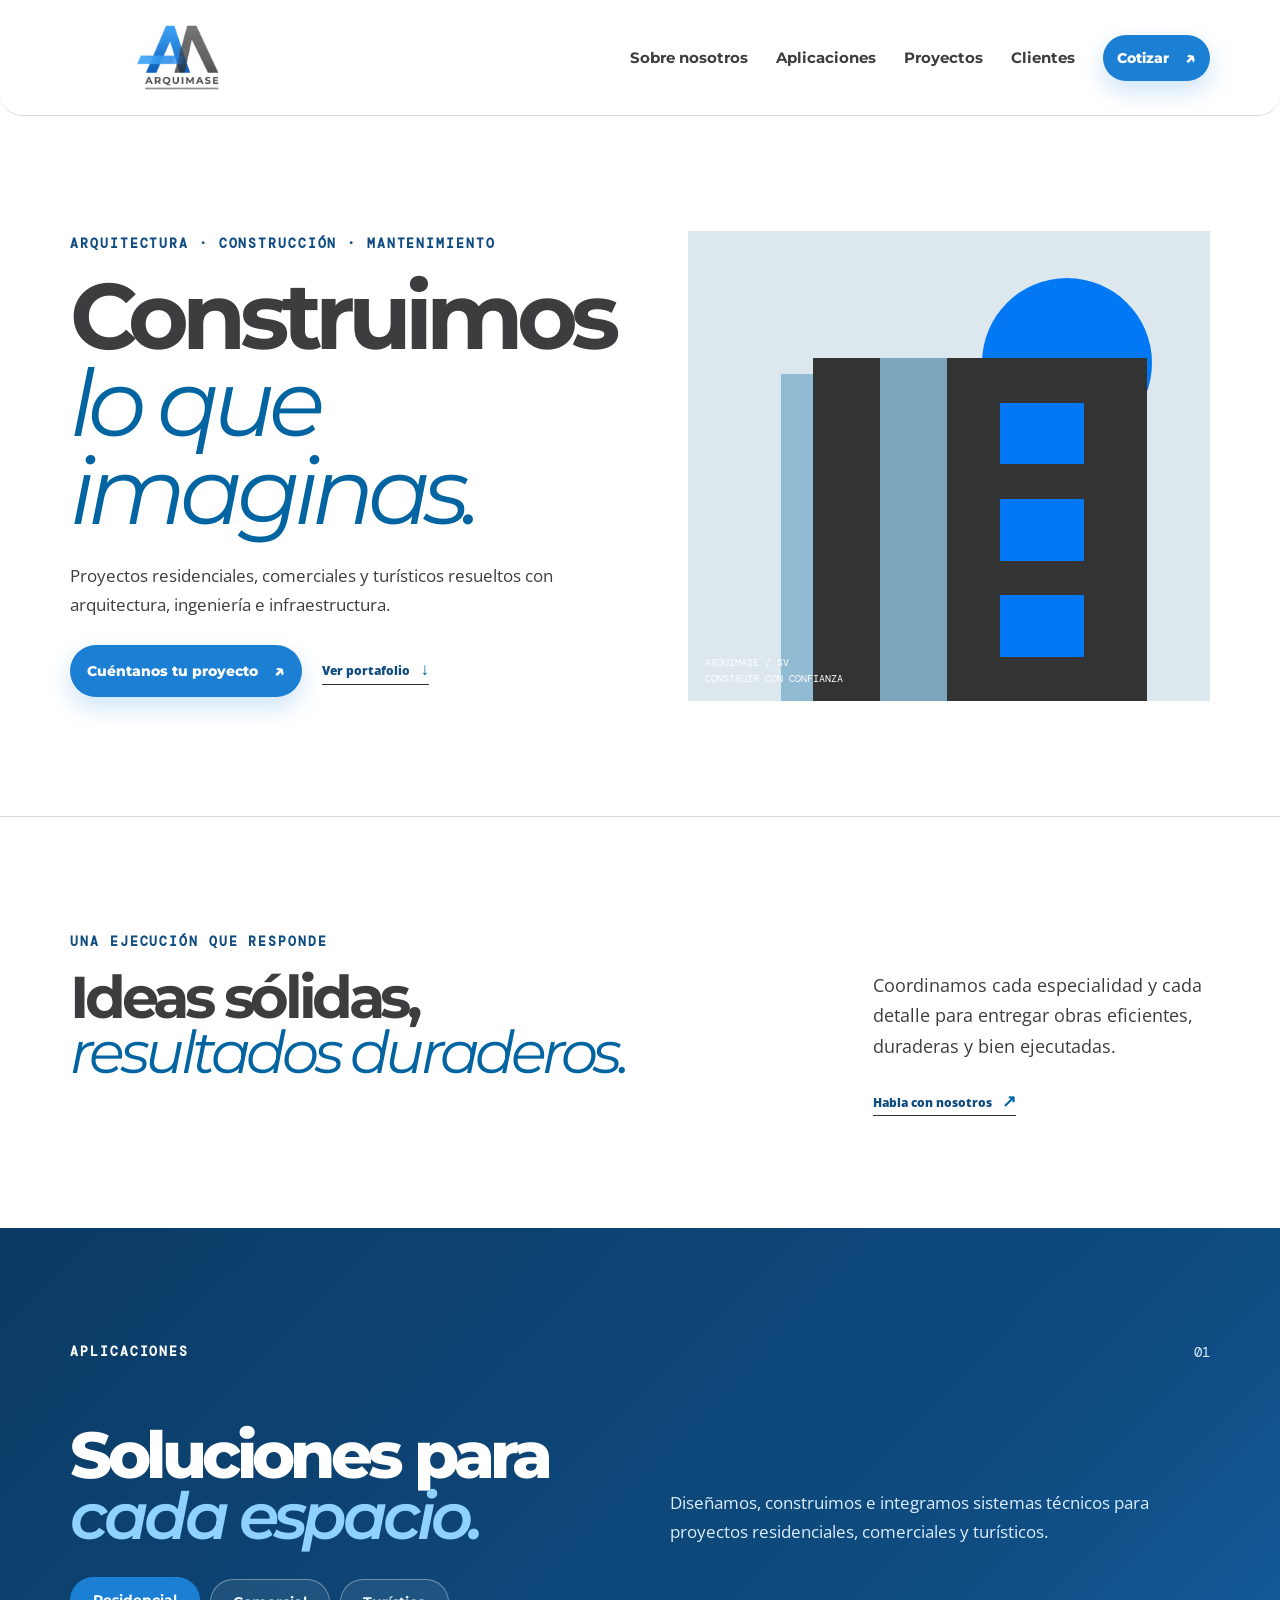
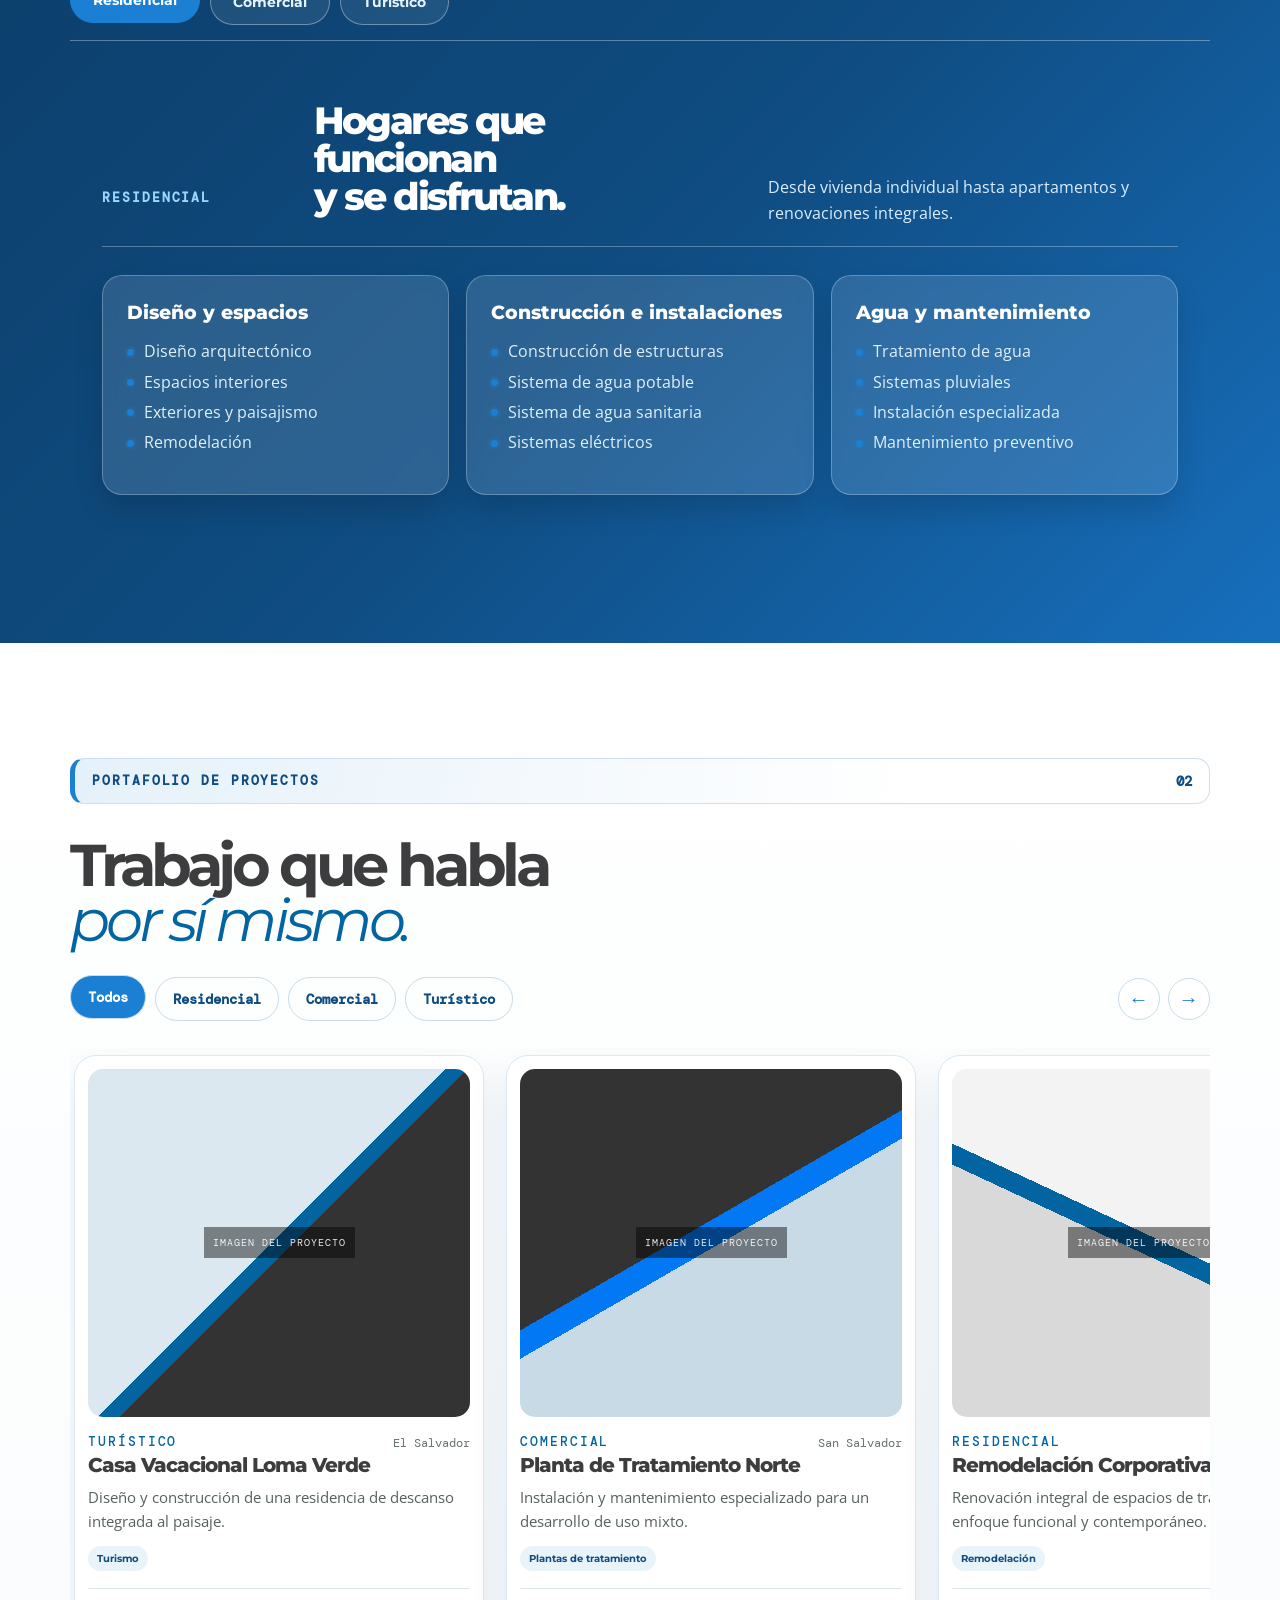
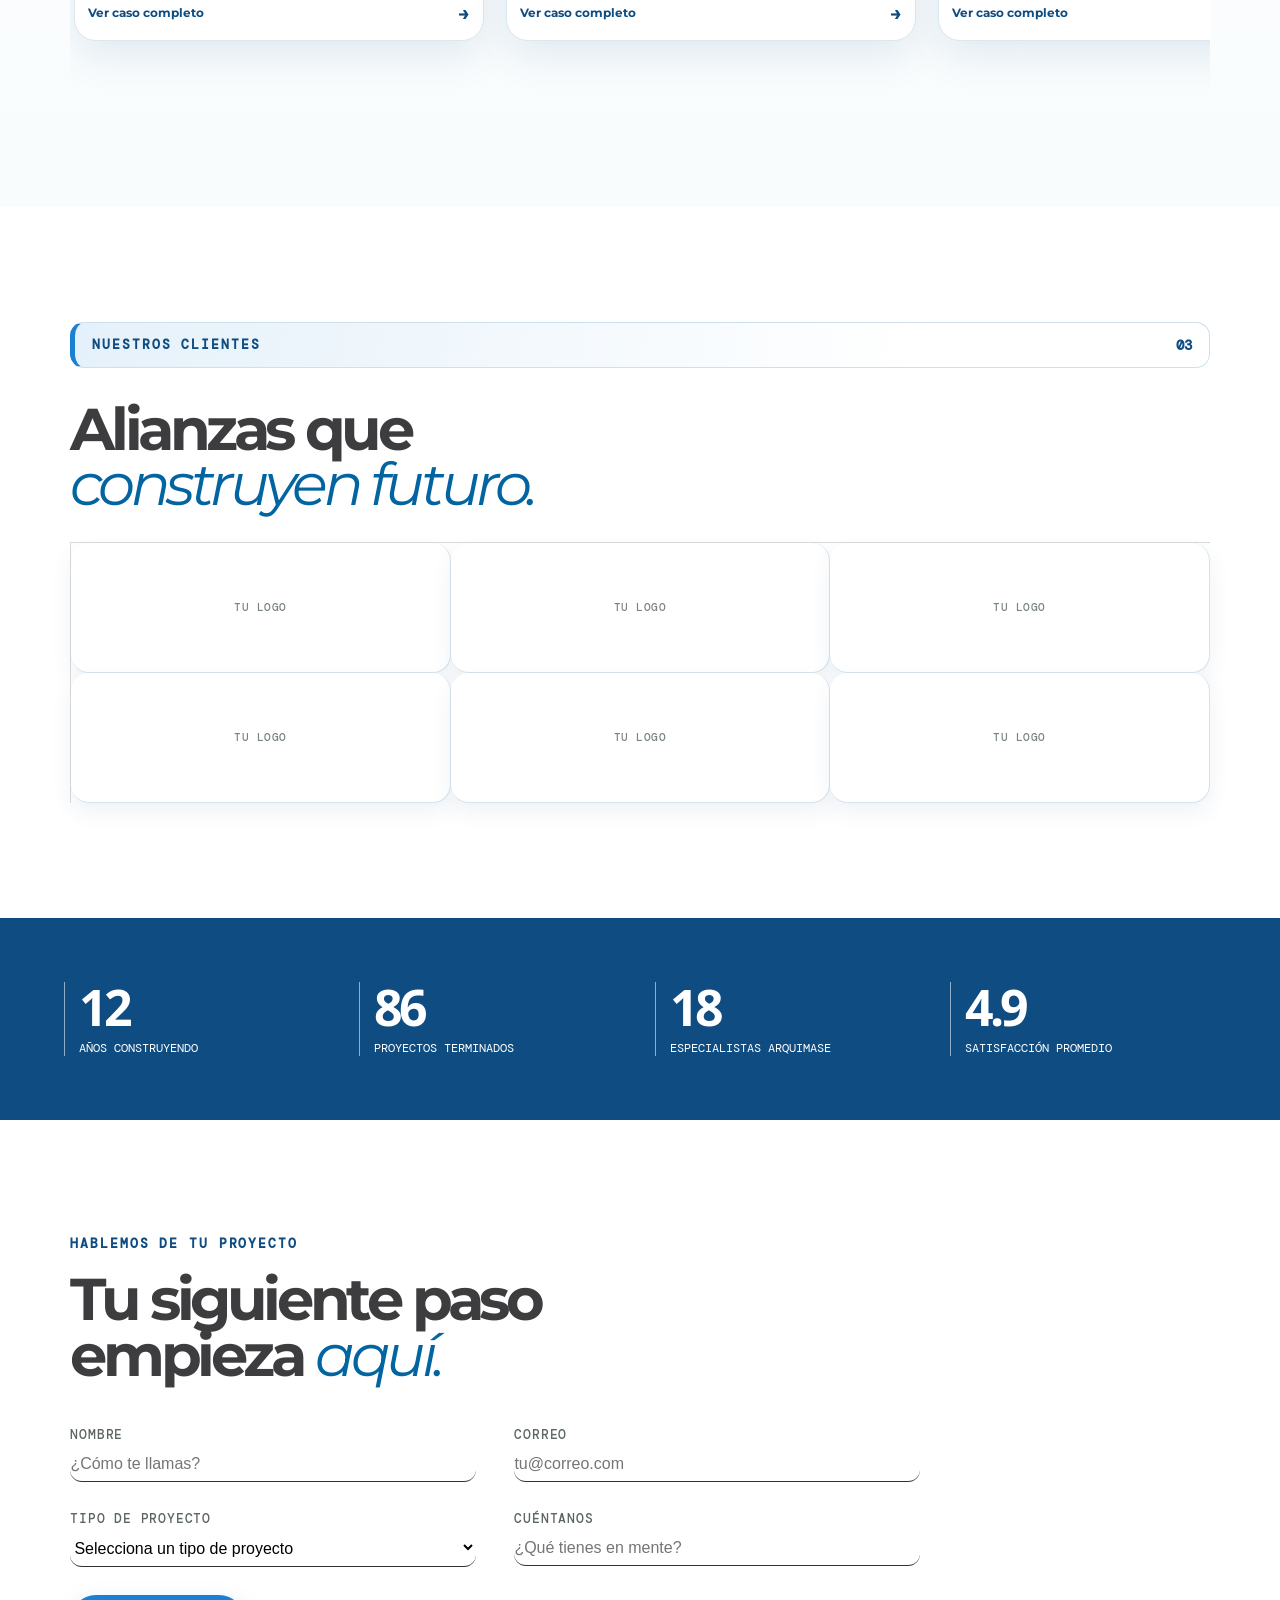
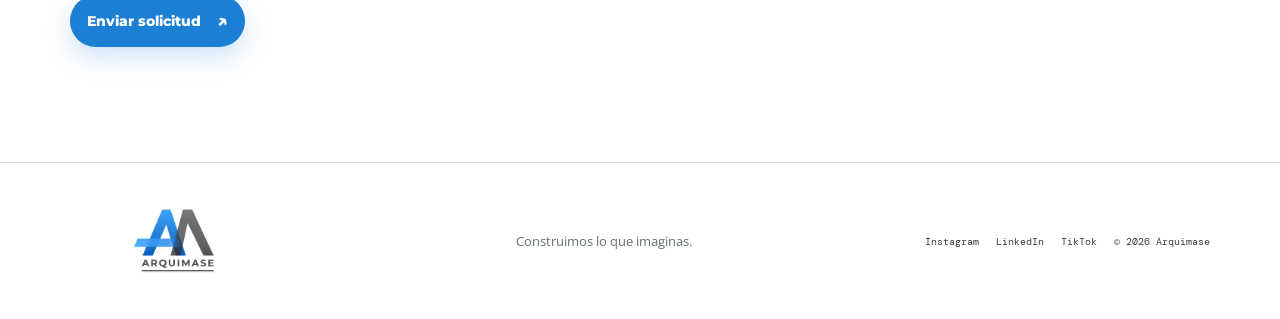
==== commit a00b35ac: "Update index.html" ====
--- a/index.html
+++ b/index.html
@@ -30,7 +30,7 @@
         <div class="hero-copy reveal">
           <p class="eyebrow">Arquitectura · Construcción · Mantenimiento</p>
           <h1>Construimos<br /><em>lo que imaginas.</em></h1>
-          <p class="hero-text">Diseñamos, construimos y mantenemos proyectos residenciales, comerciales y turísticos, integrando arquitectura, ingeniería e infraestructura en una solución integral.</p>
+          <p class="hero-text">Proyectos residenciales, comerciales y turísticos resueltos con arquitectura, ingeniería e infraestructura.</p>
           <div class="hero-actions"><a class="button" href="#contacto">Cuéntanos tu proyecto <span>↗</span></a><a class="text-link" href="#proyectos">Ver portafolio <span>↓</span></a></div>
         </div>
         <div class="hero-art reveal delay-1" data-site-image="hero" aria-label="Detalle arquitectónico contemporáneo"><div class="sun"></div><div class="building"><div class="window w1"></div><div class="window w2"></div><div class="window w3"></div></div><div class="hero-caption">ARQUIMASE / SV<br />CONSTRUIR CON CONFIANZA</div></div>
@@ -38,7 +38,7 @@
 
       <section class="intro section" id="nosotros">
         <p class="eyebrow">Una ejecución que responde</p>
-        <div class="intro-grid"><h2 class="reveal">Ideas sólidas,<br /><em>resultados duraderos.</em></h2><div class="reveal delay-1"><p>Integramos diseño, ingeniería, construcción y mantenimiento para que cada etapa de tu proyecto avance con orden, calidad y una sola visión.</p><a class="text-link" href="#contacto">Habla con nosotros <span>↗</span></a></div></div>
+        <div class="intro-grid"><h2 class="reveal">Ideas sólidas,<br /><em>resultados duraderos.</em></h2><div class="reveal delay-1"><p>Coordinamos cada especialidad y cada detalle para entregar obras eficientes, duraderas y bien ejecutadas.</p><a class="text-link" href="#contacto">Habla con nosotros <span>↗</span></a></div></div>
       </section>
 
       <section class="services section" id="especialidades">
--- a/premium.css
+++ b/premium.css
@@ -106,7 +106,7 @@
   .project-filters button { font-size: 14px !important; padding: 12px 17px !important; }
   .eyebrow, .project-type { font-size: 15px !important; }
   .service-label { font-size: 14px !important; }
-  .hero-text { font-size: 17px; }
+  .hero-text { max-width: 560px; font-size: 17px; }
   .intro-grid p, .portfolio-intro p, .clients-copy p { font-size: 18px !important; }
   .service > p { font-size: 1.06rem !important; line-height: 1.55 !important; }
   .service { min-height: 420px; }
